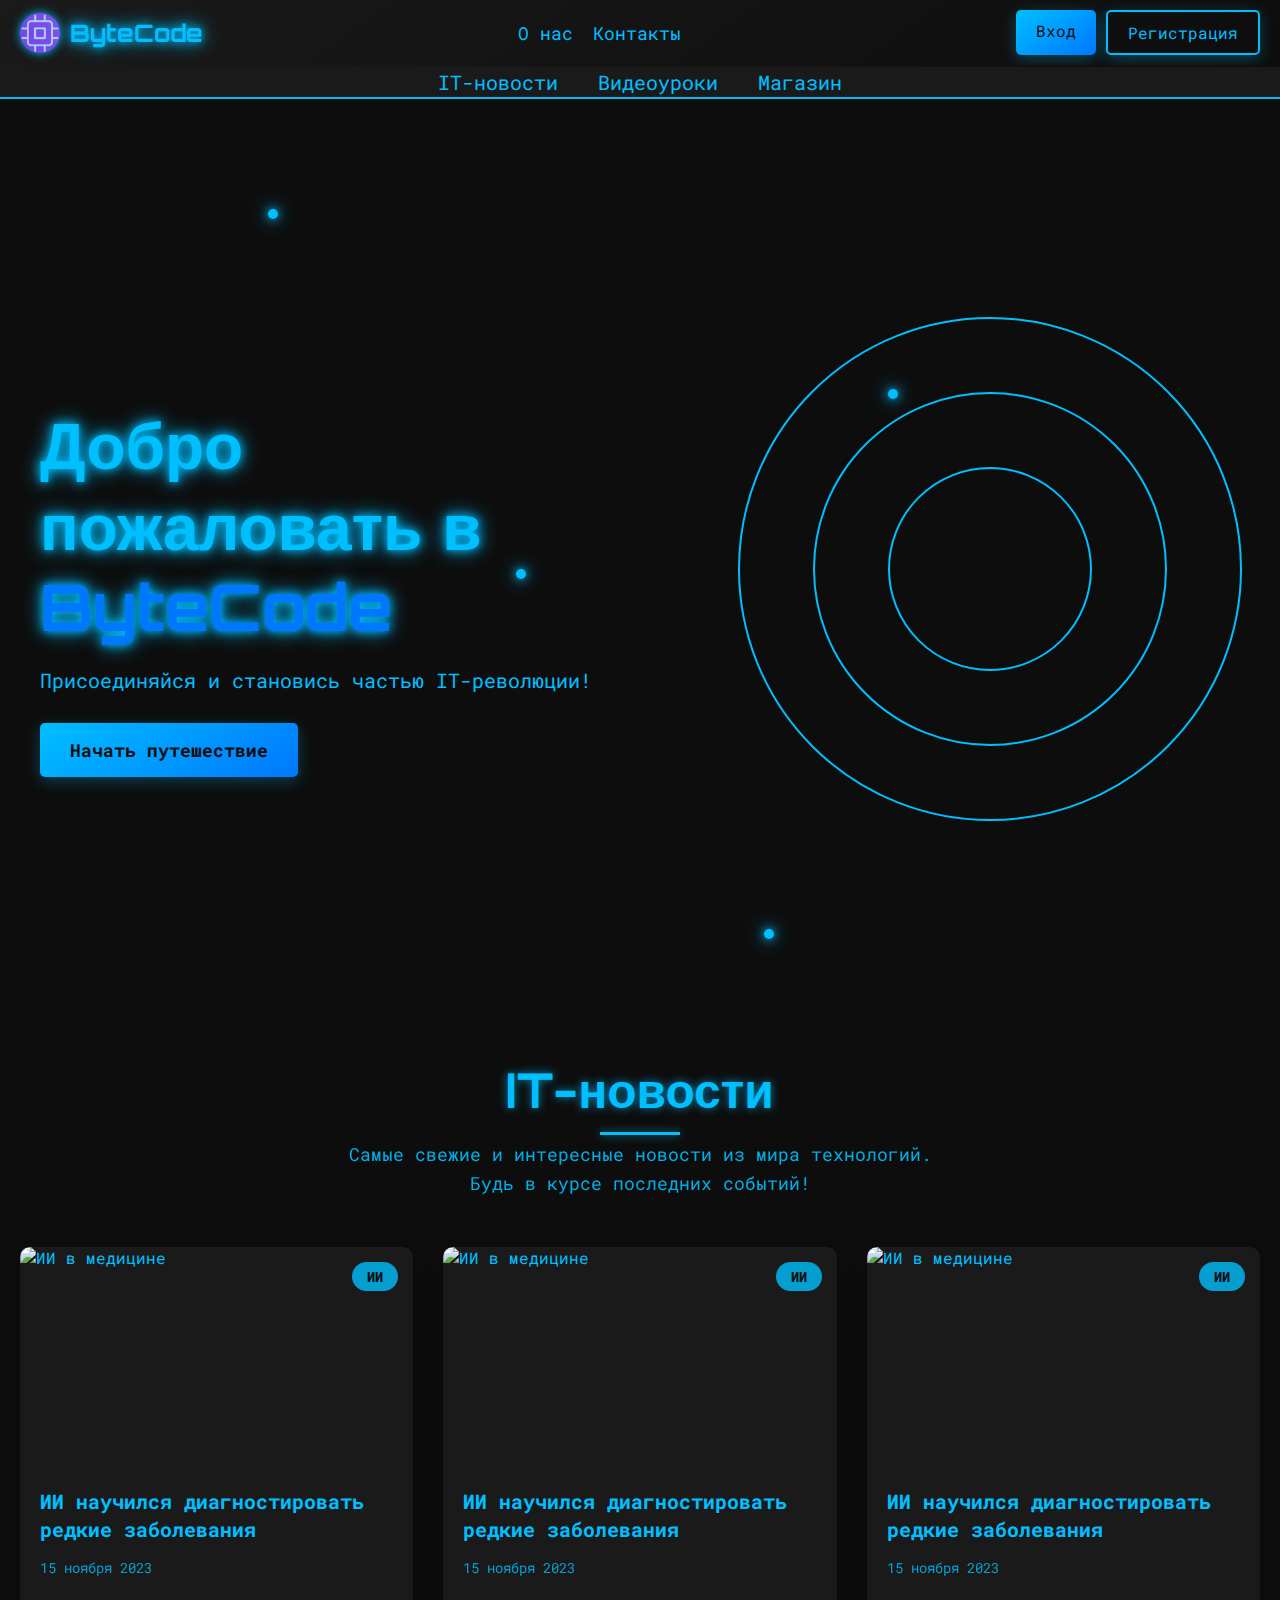
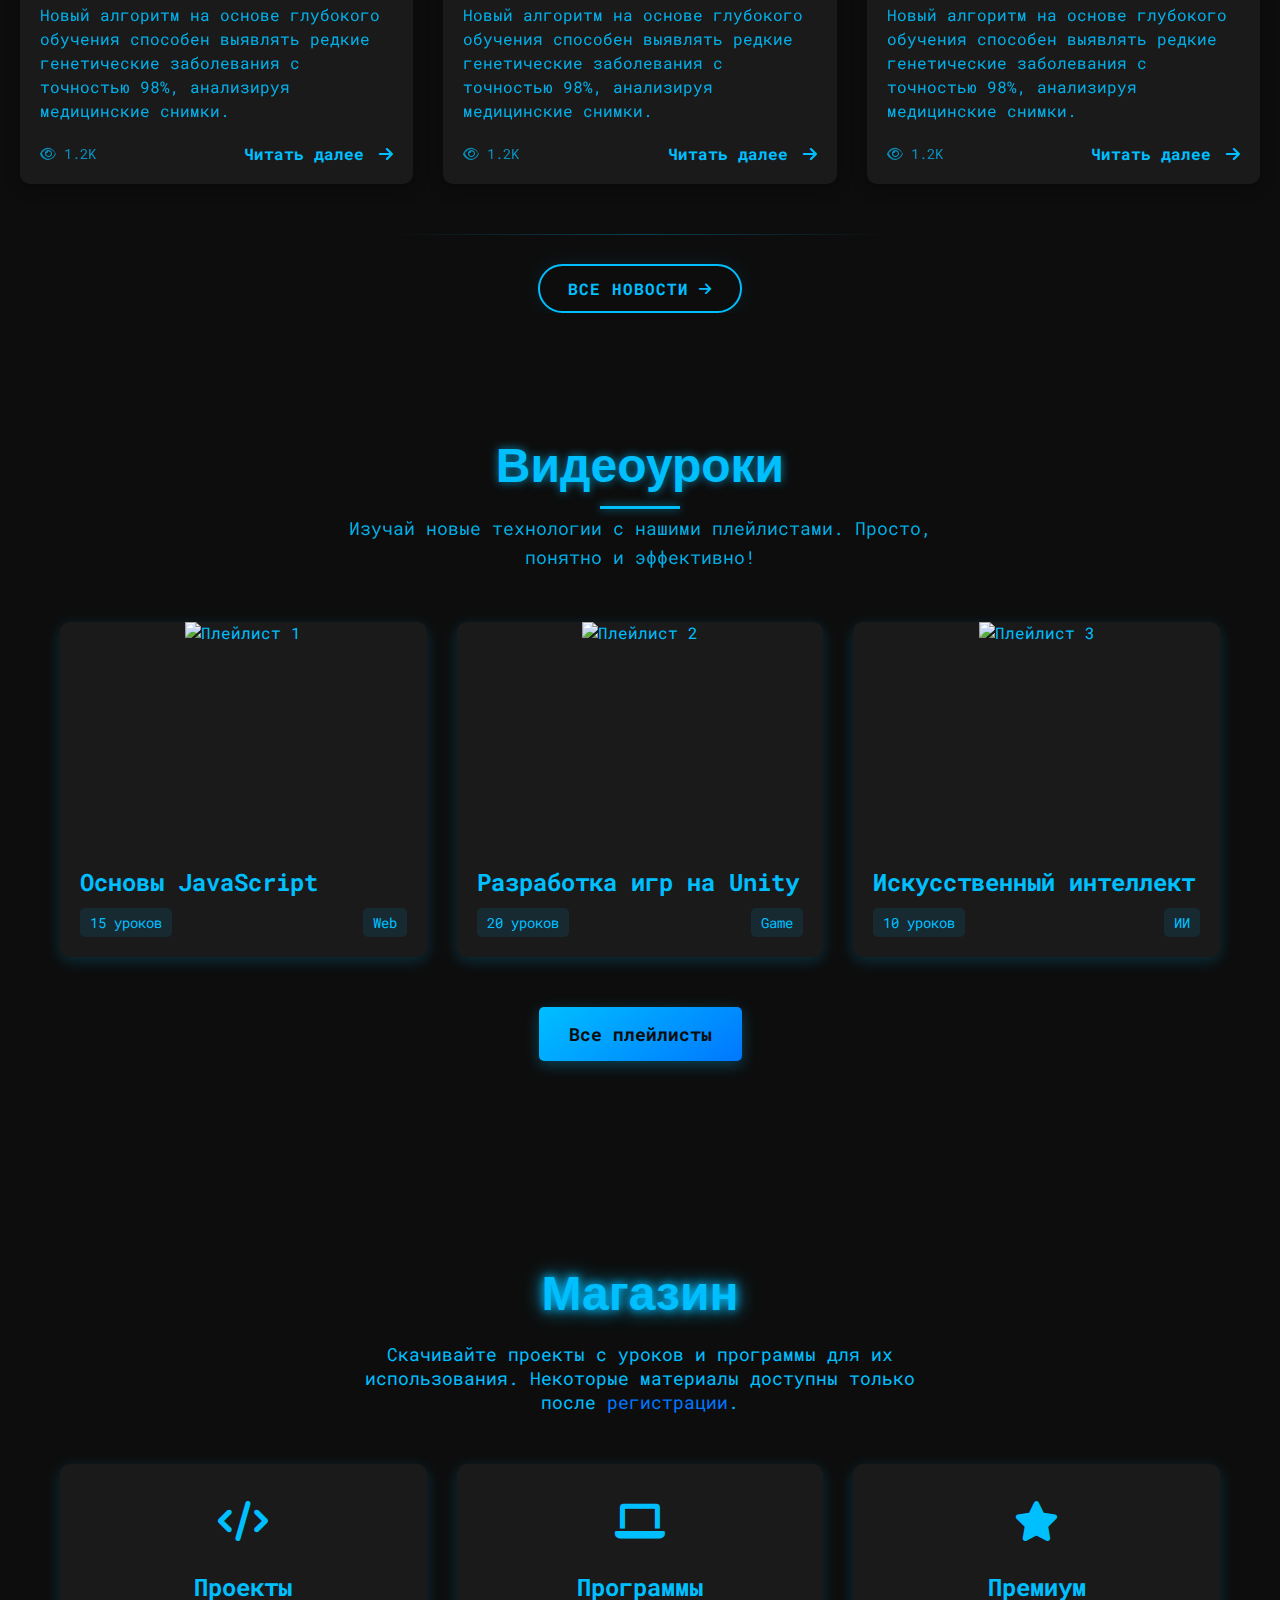
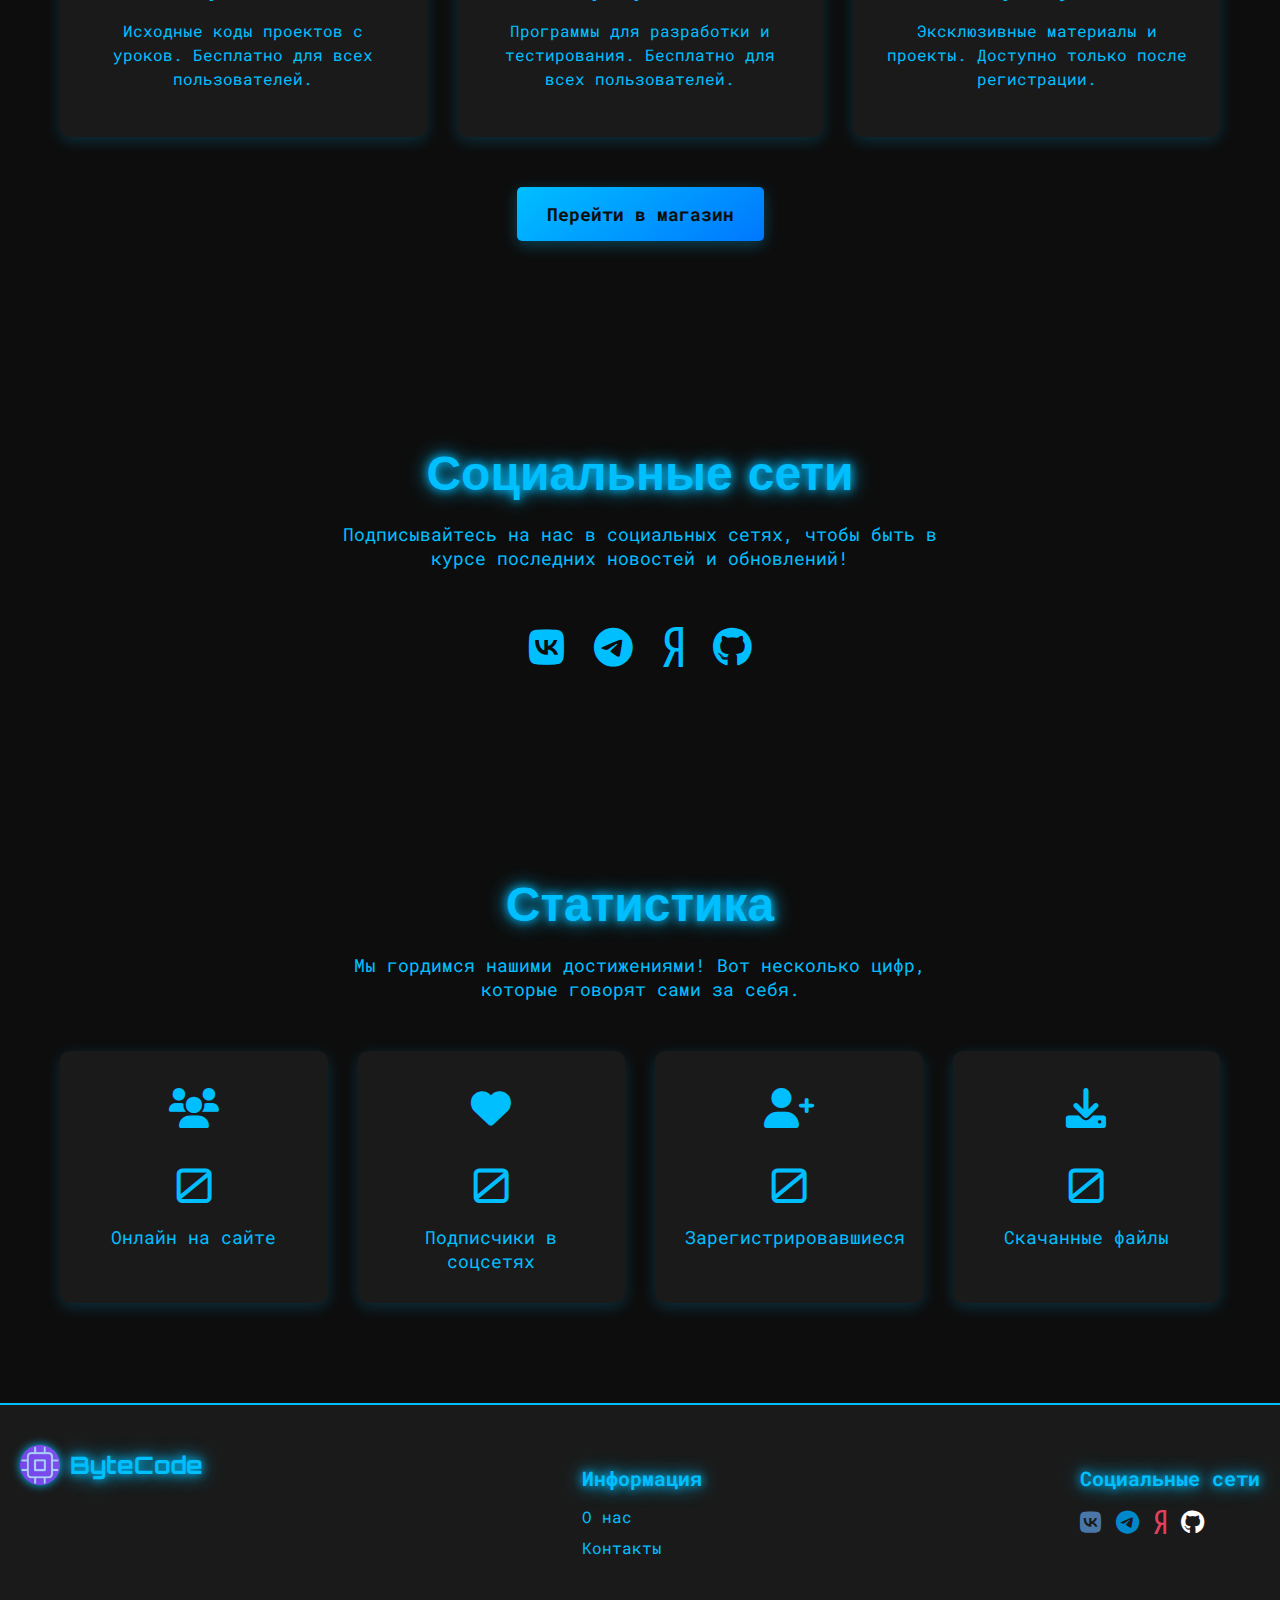
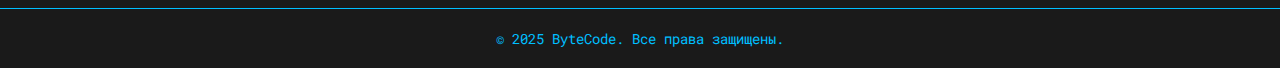
==== index.html @ 240cde15 "Update index.html" ====
<!DOCTYPE html>
<html lang="ru">
<head>
    <meta charset="UTF-8">
    <meta name="viewport" content="width=device-width, initial-scale=1.0">
    <title>ByteCode</title>
    <link rel="stylesheet" href="css/styles.css">
    <link href="https://fonts.googleapis.com/css2?family=Orbitron:wght@400;700&family=Roboto+Mono:wght@400;700&display=swap" rel="stylesheet">
    <link rel="stylesheet" href="https://cdnjs.cloudflare.com/ajax/libs/font-awesome/6.0.0/css/all.min.css">
    <link rel="icon" href="img/favicon.ico" type="image/x-icon">
</head>
<body>
    <!-- Шапка -->
    <header class="header">
        <div class="header__logo">
            <a href="index.html">
                <img src="img/logo.png" alt="ByteCode Logo">
                <span>ByteCode</span>
            </a>
        </div>
        <div class="header__menu-toggle" id="menu-toggle">
            <i class="fas fa-bars"></i>
        </div>
        <nav class="header__nav" id="header-nav">
            <div class="header__links">
                <a href="about.html">О нас</a>
                <a href="contacts.html">Контакты</a>
            </div>
            <div class="header__buttons">
                <a href="404.html" class="btn btn-login">Вход</a>
                <a href="404.html" class="btn btn-register">Регистрация</a>
            </div>
        </nav>
    </header>
    
    <nav class="navbar">
        <div class="navbar__logo">
            <a href="index.html">
                <img src="img/logo.png" alt="ByteCode Logo">
            </a>
        </div>
        <div class="navbar__links" id="navbar-links">
            <a href="404.html">IT-новости</a>
            <a href="404.html">Видеоуроки</a>
            <a href="404.html">Магазин</a>
        </div>
    </nav>
    
<!-- Бургер-меню -->
<div class="mobile-menu" id="mobile-menu">
    <div class="mobile-menu__content">
        <a href="404.html">IT-новости</a>
        <a href="404.html">Видеоуроки</a>
        <a href="404.html">Магазин</a>
        <a href="about.html">О нас</a>
        <a href="contacts.html">Контакты</a>
        <button class="btn btn-login">Вход</button>
        <button class="btn btn-register">Регистрация</button>
    </div>
</div>

    <!-- Основной контент -->
    <main class="content">
        <!-- Hero-блок -->
        <section class="hero">
            <div class="hero__content">
                <h1 class="hero__title">Добро пожаловать в <span>ByteCode</span></h1>
                <p class="hero__description">
                    Присоединяйся и становись частью IT-революции!
                </p>
                <a href="404.html" class="hero__button">Начать путешествие</a>
            </div>
            <div class="hero__animation">
                <div class="hero__circle"></div>
                <div class="hero__circle"></div>
                <div class="hero__circle"></div>
            </div>
            <!-- Частицы -->
            <div class="hero__particles">
                <div class="hero__particle"></div>
                <div class="hero__particle"></div>
                <div class="hero__particle"></div>
                <div class="hero__particle"></div>
                <div class="hero__particle"></div>
            </div>
        </section>

        <!-- Раздел IT-новости -->
        <section class="news-section">  
            <div class="tutorials__header">
                <h2 class="tutorials__title">IT-новости</h2>
                <p class="tutorials__description">
                    Самые свежие и интересные новости из мира технологий. Будь в курсе последних событий!
                </p>
            </div>
            <div class="news-grid">
                <!-- Статья 1 -->
                <article class="news-card"> 
                    <div class="news-card-image">  
                        <img src="https://avatars.mds.yandex.net/i?id=3c5f08d0127767572a8fb5271e5eaff69c95274e-5339410-images-thumbs&n=13" alt="ИИ в медицине">
                        <span class="news-card-category">ИИ</span>  
                    </div>
                    <div class="news-card-content">  
                        <h3 class="news-card-title">  
                            <a href="404.html">ИИ научился диагностировать редкие заболевания</a>
                        </h3>
                        <time class="news-card-date" datetime="2023-11-15">15 ноября 2023</time>  
                        <p class="news-card-excerpt">  
                            Новый алгоритм на основе глубокого обучения способен выявлять редкие генетические заболевания с точностью 98%, анализируя медицинские снимки.
                        </p>
                        <div class="news-card-footer">  
                            <span class="news-card-views"><i class="far fa-eye"></i> 1.2K</span>  
                            <a href="404.html" class="news-card-read-more">Читать далее <i class="fas fa-arrow-right"></i></a>  
                        </div>
                    </div>
                </article>
                <!-- Статья 2 -->
                <article class="news-card"> 
                    <div class="news-card-image">  
                        <img src="https://avatars.mds.yandex.net/i?id=3c5f08d0127767572a8fb5271e5eaff69c95274e-5339410-images-thumbs&n=13" alt="ИИ в медицине">
                        <span class="news-card-category">ИИ</span>  
                    </div>
                    <div class="news-card-content">  
                        <h3 class="news-card-title">  
                            <a href="404.html">ИИ научился диагностировать редкие заболевания</a>
                        </h3>
                        <time class="news-card-date" datetime="2023-11-15">15 ноября 2023</time>  
                        <p class="news-card-excerpt">  
                            Новый алгоритм на основе глубокого обучения способен выявлять редкие генетические заболевания с точностью 98%, анализируя медицинские снимки.
                        </p>
                        <div class="news-card-footer">  
                            <span class="news-card-views"><i class="far fa-eye"></i> 1.2K</span>  
                            <a href="404.html" class="news-card-read-more">Читать далее <i class="fas fa-arrow-right"></i></a>  
                        </div>
                    </div>
                </article>
                <!-- Статья 3 -->
                <article class="news-card"> 
                    <div class="news-card-image">  
                        <img src="https://avatars.mds.yandex.net/i?id=3c5f08d0127767572a8fb5271e5eaff69c95274e-5339410-images-thumbs&n=13" alt="ИИ в медицине">
                        <span class="news-card-category">ИИ</span>  
                    </div>
                    <div class="news-card-content">  
                        <h3 class="news-card-title">  
                            <a href="404.html">ИИ научился диагностировать редкие заболевания</a>
                        </h3>
                        <time class="news-card-date" datetime="2023-11-15">15 ноября 2023</time>  
                        <p class="news-card-excerpt">  
                            Новый алгоритм на основе глубокого обучения способен выявлять редкие генетические заболевания с точностью 98%, анализируя медицинские снимки.
                        </p>
                        <div class="news-card-footer">  
                            <span class="news-card-views"><i class="far fa-eye"></i> 1.2K</span>  
                            <a href="404.html" class="news-card-read-more">Читать далее <i class="fas fa-arrow-right"></i></a>  
                        </div>
                    </div>
                </article>
            </div>
            <div class="news-footer">  <!-- Новый контейнер для кнопки -->
                <a href="404.html" class="news-all-link">Все новости <i class="fas fa-arrow-right"></i></a>
            </div>
        </section>

        <!-- Раздел Видеоуроки -->
        <section class="tutorials">
            <div class="tutorials__header">
                <h2 class="tutorials__title">Видеоуроки</h2>
                <p class="tutorials__description">
                    Изучай новые технологии с нашими плейлистами. Просто, понятно и эффективно!
                </p>
            </div>
            <div class="tutorials__playlists">
                <!-- Плейлист 1 -->
                <div class="tutorials__playlist">
                    <div class="tutorials__image">
                        <img src="https://avatars.mds.yandex.net/i?id=f454b85d96eb9417b262e9be1b0b736204731316-12149948-images-thumbs&n=13" alt="Плейлист 1">
                    </div>
                    <div class="tutorials__info">
                        <h3 class="tutorials__playlist-title">
                            <a href="404.html">Основы JavaScript</a>
                        </h3>
                        <div class="tutorials__meta">
                            <span class="tutorials__lessons">15 уроков</span>
                            <span class="tutorials__category">Web</span>
                        </div>
                    </div>
                </div>
                <!-- Плейлист 2 -->
                <div class="tutorials__playlist">
                    <div class="tutorials__image">
                        <img src="https://avatars.mds.yandex.net/i?id=f454b85d96eb9417b262e9be1b0b736204731316-12149948-images-thumbs&n=13" alt="Плейлист 2">
                    </div>
                    <div class="tutorials__info">
                        <h3 class="tutorials__playlist-title">
                            <a href="404.html">Разработка игр на Unity</a>
                        </h3>
                        <div class="tutorials__meta">
                            <span class="tutorials__lessons">20 уроков</span>
                            <span class="tutorials__category">Game</span>
                        </div>
                    </div>
                </div>
                <!-- Плейлист 3 -->
                <div class="tutorials__playlist">
                    <div class="tutorials__image">
                        <img src="https://avatars.mds.yandex.net/i?id=f454b85d96eb9417b262e9be1b0b736204731316-12149948-images-thumbs&n=13" alt="Плейлист 3">
                    </div>
                    <div class="tutorials__info">
                        <h3 class="tutorials__playlist-title">
                            <a href="404.html">Искусственный интеллект</a>
                        </h3>
                        <div class="tutorials__meta">
                            <span class="tutorials__lessons">10 уроков</span>
                            <span class="tutorials__category">ИИ</span>
                        </div>
                    </div>
                </div>
            </div>
            <div class="tutorials__footer">
                <a href="404.html" class="tutorials__button">Все плейлисты</a>
            </div>
        </section>

        <!-- Раздел Магазин -->
        <section class="shop">
            <div class="shop__header">
                <h2 class="shop__title">Магазин</h2>
                <p class="shop__description">
                    Скачивайте проекты с уроков и программы для их использования. Некоторые материалы доступны только после <a href="404.html" class="shop__register-link">регистрации</a>.
                </p>
            </div>
            <div class="shop__blocks">
                <!-- Блок 1: Проекты -->
                <div class="shop__block">
                    <div class="shop__block-icon">
                        <i class="fas fa-code"></i>
                    </div>
                    <h3 class="shop__block-title">Проекты</h3>
                    <p class="shop__block-description">
                        Исходные коды проектов с уроков. Бесплатно для всех пользователей.
                    </p>
                </div>
                <!-- Блок 2: Программы -->
                <div class="shop__block">
                    <div class="shop__block-icon">
                        <i class="fas fa-laptop"></i>
                    </div>
                    <h3 class="shop__block-title">Программы</h3>
                    <p class="shop__block-description">
                        Программы для разработки и тестирования. Бесплатно для всех пользователей.
                    </p>
                </div>
                <!-- Блок 3: Премиум -->
                <div class="shop__block">
                    <div class="shop__block-icon">
                        <i class="fas fa-star"></i>
                    </div>
                    <h3 class="shop__block-title">Премиум</h3>
                    <p class="shop__block-description">
                        Эксклюзивные материалы и проекты. Доступно только после регистрации.
                    </p>
                </div>
            </div>
            <div class="shop__footer">
                <a href="404.html" class="shop__button">Перейти в магазин</a>
            </div>
        </section>

        <!-- Раздел Социальные сети -->
        <section class="socials">
            <div class="socials__header">
                <h2 class="socials__title">Социальные сети</h2>
                <p class="socials__description">
                    Подписывайтесь на нас в социальных сетях, чтобы быть в курсе последних новостей и обновлений!
                </p>
            </div>
            <div class="socials__icons">
                <!-- ВКонтакте -->
                <a href="https://vk.com/bytecode_official" class="socials__icon" title="ВКонтакте">
                    <i class="fab fa-vk"></i>
                </a>
                <!-- Telegram -->
                <a href="https://t.me/bytecode_official" class="socials__icon" title="Telegram">
                    <i class="fab fa-telegram"></i>
                </a>
                <!-- Яндекс.Дзен -->
                <a href="https://dzen.ru/bytecode_official" class="socials__icon" title="Дзен">
                    <i class="fab fa-yandex"></i>
                </a>
                <!-- GitHub -->
                <a href="https://github.com/ByteCodeOfficia" class="socials__icon" title="GitHub">
                    <i class="fab fa-github"></i>
                </a>
            </div>
        </section>
        <!-- Раздел Статистика -->
<section class="stats">
    <div class="stats__header">
        <h2 class="stats__title">Статистика</h2>
        <p class="stats__description">
            Мы гордимся нашими достижениями! Вот несколько цифр, которые говорят сами за себя.
        </p>
    </div>
    <div class="stats__items">
        <!-- Онлайн на сайте -->
        <div class="stats__item">
            <div class="stats__icon">
                <i class="fas fa-users"></i>
            </div>
            <div class="stats__number" data-target="1">0</div>
            <div class="stats__label">Онлайн на сайте</div>
        </div>
        <!-- Подписчики в соцсетях -->
        <div class="stats__item">
            <div class="stats__icon">
                <i class="fas fa-heart"></i>
            </div>
            <div class="stats__number" data-target="7">0</div>
            <div class="stats__label">Подписчики в соцсетях</div>
        </div>
        <!-- Зарегистрировавшиеся -->
        <div class="stats__item">
            <div class="stats__icon">
                <i class="fas fa-user-plus"></i>
            </div>
            <div class="stats__number" data-target="0">0</div>
            <div class="stats__label">Зарегистрировавшиеся</div>
        </div>
        <!-- Скачанные файлы -->
        <div class="stats__item">
            <div class="stats__icon">
                <i class="fas fa-download"></i>
            </div>
            <div class="stats__number" data-target="0">0</div>
            <div class="stats__label">Скачанные файлы</div>
        </div>
    </div>
</section>
    </main>

    <!-- Футер -->
    <footer class="footer">
        <div class="footer__left">
            <div class="footer__logo">
                <a href="404.html">
                    <img src="img/logo.png" alt="ByteCode Logo">
                    <span>ByteCode</span>
                </a>
            </div>
            <button class="footer__scroll-top" onclick="scrollToTop()">
                <i class="fas fa-arrow-up"></i>
            </button>
        </div>
        <div class="footer__center">
            <h3>Информация</h3>
            <ul>
                <li><a href="about.html">О нас</a></li>
                <li><a href="contacts.html">Контакты</a></li>
            </ul>
        </div>
        <div class="footer__right">
            <h3>Социальные сети</h3>
            <div class="footer__socials">
                <a href="https://vk.com/bytecode_official" class="social-link" title="ВКонтакте">
                    <i class="fab fa-vk"></i>
                </a>
                <a href="https://t.me/bytecode_official" class="social-link" title="Telegram">
                    <i class="fab fa-telegram"></i>
                </a>
                <a href="https://dzen.ru/bytecode_official" class="social-link" title="Дзен">
                    <i class="fab fa-yandex"></i>
                </a>
                <a href="https://github.com/ByteCodeOfficial" class="social-link" title="GitHub">
                    <i class="fab fa-github"></i>
                </a>
            </div>
        </div>
    </footer>

    <!-- Копирайт -->
    <div class="copyright">
        &copy; 2025 ByteCode. Все права защищены.
    </div>

    <script src="js/scripts.js"></script>
</body>
</html>
---- css/styles.css ----
/* Основные стили */
body {
    margin: 0;
    font-family: 'Roboto Mono', monospace;
    background-color: #0d0d0d;
    color: #00bfff;
    overflow-x: hidden;
    transition: background-color 0.5s ease, color 0.5s ease;
}

/* Шапка */
.header {
    display: flex;
    justify-content: space-between;
    align-items: center;
    padding: 20px;
    background-color: #1a1a1a;
    border-bottom: 2px solid transparent;
    background: linear-gradient(145deg, #1a1a1a, #0d0d0d);
    box-shadow: 0 4px 15px rgba(0, 191, 255, 0.2);
    position: relative;
    overflow: hidden;
}

.header::before {
    content: '';
    position: absolute;
    top: 0;
    left: -100%;
    width: 100%;
    height: 100%;
    background: linear-gradient(90deg, transparent, rgba(0, 191, 255, 0.1), transparent);
    animation: shine 3s infinite;
}

@keyframes shine {
    0% { left: -100%; }
    100% { left: 100%; }
}

.header__logo a {
    display: flex;
    align-items: center;
    text-decoration: none;
    color: #00bfff;
    font-family: 'Orbitron', sans-serif;
    font-size: 24px;
    font-weight: bold;
    text-shadow: 0 0 10px #00bfff, 0 0 20px #00bfff;
    transition: transform 0.3s ease, text-shadow 0.3s ease;
}

.header__logo a:hover {
    transform: scale(1.05);
    text-shadow: 0 0 15px #00bfff, 0 0 30px #00bfff;
}

.header__logo img {
    height: 40px;
    margin-right: 10px;
    filter: drop-shadow(0 0 5px #00bfff);
    transition: transform 0.3s ease, filter 0.3s ease;
}

.header__logo img:hover {
    transform: rotate(10deg);
    filter: drop-shadow(0 0 10px #00bfff);
}

.header__links {
    display: flex;
    gap: 20px;
    align-items: center;
}

.header__links a {
    text-decoration: none;
    color: #00bfff;
    font-size: 18px;
    position: relative;
    transition: color 0.3s ease, text-shadow 0.3s ease;
}

.header__links a::after {
    content: '';
    position: absolute;
    bottom: -5px;
    left: 0;
    width: 0;
    height: 2px;
    background: #00bfff;
    transition: width 0.3s ease;
}

.header__links a:hover {
    color: #0077ff;
    text-shadow: 0 0 10px #00bfff;
}

.header__links a:hover::after {
    width: 100%;
}

.header__buttons {
    display: flex;
    gap: 10px;
}

.header__buttons .btn {
    padding: 10px 20px;
    border: none;
    border-radius: 5px;
    font-size: 16px;
    cursor: pointer;
    transition: all 0.3s ease;
    position: relative;
    overflow: hidden;
    background: linear-gradient(145deg, #00bfff, #0077ff);
    color: #0d0d0d;
    box-shadow: 0 4px 15px rgba(0, 191, 255, 0.3);
}

.header__buttons .btn::before {
    content: '';
    position: absolute;
    top: 50%;
    left: 50%;
    width: 300%;
    height: 300%;
    background: radial-gradient(circle, rgba(255, 255, 255, 0.3), transparent);
    transform: translate(-50%, -50%) scale(0);
    transition: transform 0.5s ease;
}

.header__buttons .btn:hover {
    transform: translateY(-3px);
    box-shadow: 0 6px 20px rgba(0, 191, 255, 0.5);
}

.header__buttons .btn:hover::before {
    transform: translate(-50%, -50%) scale(1);
}

.header__buttons .btn-login {
    background: linear-gradient(145deg, #00bfff, #0077ff);
}

.header__buttons .btn-register {
    background: transparent;
    border: 2px solid #00bfff;
    color: #00bfff;
}

.header__buttons .btn-register:hover {
    background: #00bfff;
    color: #0d0d0d;
}

/* Меню-навигация */
.navbar {
    display: flex;
    justify-content: space-between;
    align-items: center;
    padding: 15px 20px;
    background-color: #1a1a1a;
    border-bottom: 2px solid #00bfff;
    position: sticky;
    top: -1px;
    z-index: 1000;
    transition: all 0.3s ease;
}

.navbar::before {
    content: '';
    position: absolute;
    top: 0;
    left: -100%;
    width: 100%;
    height: 100%;
    background: linear-gradient(90deg, transparent, rgba(0, 191, 255, 0.1), transparent);
    animation: shine 3s infinite;
}

.navbar__logo {
    display: none; /* Логотип скрыт по умолчанию */
}

.navbar__logo a {
    display: flex;
    align-items: center;
    text-decoration: none;
}

.navbar__logo img {
    height: 30px;
    filter: drop-shadow(0 0 5px #00bfff);
    transition: transform 0.3s ease;
}

.navbar__logo img:hover {
    transform: rotate(10deg);
}

.navbar__links {
    display: flex;
    gap: 2cm; /* Расстояние между ссылками 2 см */
    position: absolute;
    left: 50%;
    transform: translateX(-50%);
}

.navbar__links a {
    text-decoration: none;
    color: #00bfff;
    font-size: 18px;
    position: relative;
    transition: color 0.3s ease, text-shadow 0.3s ease;
}

.navbar__links a::after {
    content: '';
    position: absolute;
    bottom: -5px;
    left: 0;
    width: 0;
    height: 2px;
    background: #00bfff;
    transition: width 0.3s ease;
}

.navbar__links a:hover {
    color: #0077ff;
    text-shadow: 0 0 10px #00bfff;
}

.navbar__links a:hover::after {
    width: 100%;
}

/* Фиксированное меню */
.navbar.fixed {
    position: fixed;
    top: 0;
    width: 100%;
    background-color: #1a1a1a;
    box-shadow: 0 4px 15px rgba(0, 191, 255, 0.2);
    padding: 10px 20px;
}

.navbar.fixed .navbar__logo {
    display: block; /* Показываем логотип при фиксации */
}

/* Основной контент */
.content {
    padding: 20px;
}

.placeholder {
    height: 100vh;
    display: flex;
    justify-content: center;
    align-items: center;
    font-size: 24px;
    color: #00bfff;
}

.placeholder.large {
    height: 200vh;
}

/* Футер */
.footer {
    display: flex;
    justify-content: space-between;
    align-items: flex-start;
    padding: 40px 20px;
    background-color: #1a1a1a;
    border-top: 2px solid #00bfff;
    color: #00bfff;
    position: relative;
    overflow: hidden;
}

.footer::before {
    content: '';
    position: absolute;
    top: 0;
    left: -100%;
    width: 100%;
    height: 100%;
    background: linear-gradient(90deg, transparent, rgba(0, 191, 255, 0.1), transparent);
    animation: shine 3s infinite;
}

.footer__left {
    display: flex;
    flex-direction: column;
    align-items: flex-start;
    gap: 20px;
}

.footer__logo a {
    display: flex;
    align-items: center;
    text-decoration: none;
    color: #00bfff;
    font-family: 'Orbitron', sans-serif;
    font-size: 24px;
    font-weight: bold;
    text-shadow: 0 0 10px #00bfff, 0 0 20px #00bfff;
    transition: transform 0.3s ease, text-shadow 0.3s ease;
}

.footer__logo a:hover {
    transform: scale(1.05);
    text-shadow: 0 0 15px #00bfff, 0 0 30px #00bfff;
}

.footer__logo img {
    height: 40px;
    margin-right: 10px;
    filter: drop-shadow(0 0 5px #00bfff);
    transition: transform 0.3s ease, filter 0.3s ease;
}

.footer__logo img:hover {
    transform: rotate(10deg);
    filter: drop-shadow(0 0 10px #00bfff);
}

.footer__scroll-top {
    background: #00bfff;
    border: none;
    border-radius: 50%;
    width: 50px;
    height: 50px;
    display: flex;
    justify-content: center;
    align-items: center;
    cursor: pointer;
    transition: background 0.3s ease, transform 0.3s ease;
}

.footer__scroll-top i {
    color: #0d0d0d;
    font-size: 20px;
}

.footer__scroll-top:hover {
    background: #0077ff;
    transform: translateY(-5px);
}

.footer__center h3,
.footer__right h3 {
    font-size: 20px;
    margin-bottom: 15px;
    text-shadow: 0 0 10px #00bfff, 0 0 20px #00bfff;
}

.footer__center ul {
    list-style: none;
    padding: 0;
    margin: 0;
}

.footer__center ul li {
    margin-bottom: 10px;
}

.footer__center ul li a {
    text-decoration: none;
    color: #00bfff;
    font-size: 16px;
    transition: color 0.3s ease, text-shadow 0.3s ease;
}

.footer__center ul li a:hover {
    color: #0077ff;
    text-shadow: 0 0 10px #00bfff;
}

.footer__socials {
    display: flex;
    gap: 15px;
}

.footer__socials .social-link {
    text-decoration: none;
    color: #00bfff;
    font-size: 24px;
    transition: transform 0.3s ease, color 0.3s ease;
    position: relative;
}

.footer__socials .social-link::after {
    content: attr(title);
    position: absolute;
    bottom: -25px;
    left: 50%;
    transform: translateX(-50%);
    font-size: 12px;
    color: #00bfff;
    opacity: 0;
    transition: opacity 0.3s ease;
}

.footer__socials .social-link:hover::after {
    opacity: 1;
}

.footer__socials .social-link:hover {
    transform: translateY(-5px);
}

.footer__socials .fa-vk {
    color: #4a76a8; /* Цвет ВКонтакте */
}

.footer__socials .fa-telegram {
    color: #0088cc; /* Цвет Telegram */
}

.footer__socials .fa-yandex {
    color: #e4405f; /* Цвет yandex */
}

.footer__socials .fa-github {
    color: #ffffff; /* Цвет GitHub */
}

/* Копирайт */
.copyright {
    text-align: center;
    padding: 20px;
    background-color: #1a1a1a;
    border-top: 1px solid #00bfff;
    color: #00bfff;
    font-size: 14px;
}

/* Hero-блок */
.hero {
    display: flex;
    justify-content: space-between;
    align-items: center;
    padding: 100px 20px;
    background-color: #0d0d0d;
    position: relative;
    overflow: hidden;
    min-height: 100vh;
}

.hero::before {
    content: '';
    position: absolute;
    top: 0;
    left: -100%;
    width: 100%;
    height: 100%;
    background: linear-gradient(90deg, transparent, rgba(0, 191, 255, 0.1), transparent);
    animation: shine 5s infinite;
}

.hero__content {
    max-width: 600px;
    z-index: 1;
}

.hero__title {
    font-size: 64px;
    font-family: 'Orbitron', sans-serif;
    color: #00bfff;
    text-shadow: 0 0 10px #00bfff, 0 0 20px #00bfff;
    margin-bottom: 20px;
    animation: fadeIn 1.5s ease-in-out, glow 2s infinite alternate;
}

.hero__title span {
    color: #0077ff;
    animation: colorChange 3s infinite alternate;
}

@keyframes colorChange {
    0% { color: #0077ff; }
    100% { color: #00bfff; }
}

.hero__description {
    font-size: 20px;
    color: #00bfff;
    margin-bottom: 30px;
    animation: fadeIn 2s ease-in-out;
}

.hero__button {
    display: inline-block;
    padding: 15px 30px;
    background: linear-gradient(145deg, #00bfff, #0077ff);
    color: #0d0d0d;
    font-size: 18px;
    font-weight: bold;
    text-decoration: none;
    border-radius: 5px;
    box-shadow: 0 4px 15px rgba(0, 191, 255, 0.3);
    transition: transform 0.3s ease, box-shadow 0.3s ease;
    animation: fadeIn 2.5s ease-in-out, pulse 2s infinite alternate;
}

.hero__button:hover {
    transform: translateY(-5px);
    box-shadow: 0 6px 20px rgba(0, 191, 255, 0.5);
}

@keyframes pulse {
    0% { transform: scale(1); }
    100% { transform: scale(1.05); }
}

.hero__animation {
    position: relative;
    width: 100%;
    max-width: 500px;
    height: 500px;
    display: flex;
    justify-content: center;
    align-items: center;
    margin-left: 20px;
}

.hero__circle {
    position: absolute;
    width: 100%;
    height: 100%;
    border: 2px solid #00bfff;
    border-radius: 50%;
    animation: rotate 10s linear infinite;
}

.hero__circle:nth-child(1) {
    width: 100%;
    height: 100%;
    animation-duration: 10s; /* Медленное вращение */
}

.hero__circle:nth-child(2) {
    width: 70%;
    height: 70%;
    animation-duration: 7s; /* Средняя скорость */
}

.hero__circle:nth-child(3) {
    width: 40%;
    height: 40%;
    animation-duration: 5s; /* Быстрое вращение */
}

@keyframes rotate {
    0% { transform: rotate(0deg); }
    100% { transform: rotate(360deg); }
}

@keyframes fadeIn {
    0% { opacity: 0; transform: translateY(20px); }
    100% { opacity: 1; transform: translateY(0); }
}

@keyframes glow {
    0% { text-shadow: 0 0 10px #00bfff, 0 0 20px #00bfff; }
    100% { text-shadow: 0 0 20px #00bfff, 0 0 40px #00bfff; }
}

/* Дополнительные эффекты */
.hero__particles {
    position: absolute;
    top: 0;
    left: 0;
    width: 100%;
    height: 100%;
    overflow: hidden;
    z-index: 0;
}

.hero__particle {
    position: absolute;
    width: 10px;
    height: 10px;
    background: #00bfff;
    border-radius: 50%;
    box-shadow: 0 0 10px #00bfff, 0 0 20px #00bfff;
    animation: float 5s infinite ease-in-out;
}

@keyframes float {
    0% { transform: translateY(0) translateX(0); }
    50% { transform: translateY(-20px) translateX(20px); }
    100% { transform: translateY(0) translateX(0); }
}

.hero__particle:nth-child(1) {
    top: 10%;
    left: 20%;
    animation-delay: 0s;
}

.hero__particle:nth-child(2) {
    top: 30%;
    left: 70%;
    animation-delay: 1s;
}

.hero__particle:nth-child(3) {
    top: 50%;
    left: 40%;
    animation-delay: 2s;
}

.hero__particle:nth-child(4) {
    top: 70%;
    left: 10%;
    animation-delay: 3s;
}

.hero__particle:nth-child(5) {
    top: 90%;
    left: 60%;
    animation-delay: 4s;
}


/* Адаптивная шапка */
.header {
    display: flex;
    justify-content: space-between;
    align-items: center;
    padding: 10px 20px;
    background-color: #1a1a1a;
    border-bottom: 2px solid transparent;
    background: linear-gradient(145deg, #1a1a1a, #0d0d0d);
    box-shadow: 0 4px 15px rgba(0, 191, 255, 0.2);
    position: relative;
    overflow: hidden;
}

.header__nav {
    display: flex;
    align-items: center;
    gap: 20px;
}

.header__links {
    display: flex;
    gap: 20px;
    align-items: center;
}

.header__links a {
    text-decoration: none;
    color: #00bfff;
    font-size: 18px;
    position: relative;
    transition: color 0.3s ease, text-shadow 0.3s ease;
}

.header__links a::after {
    content: '';
    position: absolute;
    bottom: -5px;
    left: 0;
    width: 0;
    height: 2px;
    background: #00bfff;
    transition: width 0.3s ease;
}

.header__links a:hover {
    color: #0077ff;
    text-shadow: 0 0 10px #00bfff;
}

.header__links a:hover::after {
    width: 100%;
}

.header__buttons {
    display: flex;
    gap: 10px;
}

/* Адаптивное меню навигации */
.navbar {
    display: flex;
    justify-content: space-between;
    align-items: center;
    padding: 15px 20px;
    background-color: #1a1a1a;
    border-bottom: 2px solid #00bfff;
    position: sticky;
    top: -1px;
    z-index: 1000;
    transition: all 0.3s ease;
}

.navbar__links {
    display: flex;
    gap: 40px; /* Увеличиваем расстояние между ссылками */
}

.navbar__links a {
    text-decoration: none;
    color: #00bfff;
    font-size: 20px; /* Увеличиваем размер шрифта */
    position: relative;
    transition: color 0.3s ease, text-shadow 0.3s ease;
}

.navbar__links a::after {
    content: '';
    position: absolute;
    bottom: -5px;
    left: 0;
    width: 0;
    height: 2px;
    background: #00bfff;
    transition: width 0.3s ease;
}

.navbar__links a:hover {
    color: #0077ff;
    text-shadow: 0 0 10px #00bfff;
}

.navbar__links a:hover::after {
    width: 100%;
}


/* Раздел Статистика */
.stats {
    padding: 80px 20px;
    background-color: #0d0d0d;
    text-align: center;
    position: relative;
    overflow: hidden;
}

.stats::before {
    content: '';
    position: absolute;
    top: 0;
    left: -100%;
    width: 100%;
    height: 100%;
    background: linear-gradient(90deg, transparent, rgba(0, 191, 255, 0.1), transparent);
    animation: shine 5s infinite;
}

.stats__header {
    margin-bottom: 50px;
}

.stats__title {
    font-size: 48px;
    font-family: 'Orbitron', sans-serif;
    color: #00bfff;
    text-shadow: 0 0 10px #00bfff, 0 0 20px #00bfff;
    margin-bottom: 20px;
    animation: fadeIn 1.5s ease-in-out;
}

.stats__description {
    font-size: 18px;
    color: #00bfff;
    max-width: 600px;
    margin: 0 auto;
    animation: fadeIn 2s ease-in-out;
}

.stats__items {
    display: grid;
    grid-template-columns: repeat(auto-fit, minmax(250px, 1fr));
    gap: 30px;
}

.stats__item {
    background-color: #1a1a1a;
    border-radius: 10px;
    padding: 30px;
    box-shadow: 0 4px 15px rgba(0, 191, 255, 0.2);
    transition: transform 0.3s ease, box-shadow 0.3s ease;
}

.stats__item:hover {
    transform: translateY(-10px);
    box-shadow: 0 6px 20px rgba(0, 191, 255, 0.4);
}

.stats__icon {
    font-size: 40px;
    color: #00bfff;
    margin-bottom: 20px;
}

.stats__number {
    font-size: 48px;
    font-family: 'Orbitron', sans-serif;
    color: #00bfff;
    margin-bottom: 10px;
    transition: color 0.3s ease;
}

.stats__label {
    font-size: 18px;
    color: #00bfff;
}

/* Анимации */
@keyframes shine {
    0% {
        left: -100%;
    }
    100% {
        left: 100%;
    }
}

@keyframes fadeIn {
    0% {
        opacity: 0;
        transform: translateY(20px);
    }
    100% {
        opacity: 1;
        transform: translateY(0);
    }
}


/* Раздел Магазин */
.shop {
    padding: 80px 20px;
    background-color: #0d0d0d;
    text-align: center;
    position: relative;
    overflow: hidden;
}

.shop::before {
    content: '';
    position: absolute;
    top: 0;
    left: -100%;
    width: 100%;
    height: 100%;
    background: linear-gradient(90deg, transparent, rgba(0, 191, 255, 0.1), transparent);
    animation: shine 5s infinite;
}

.shop__header {
    margin-bottom: 50px;
}

.shop__title {
    font-size: 48px;
    font-family: 'Orbitron', sans-serif;
    color: #00bfff;
    text-shadow: 0 0 10px #00bfff, 0 0 20px #00bfff;
    margin-bottom: 20px;
    animation: fadeIn 1.5s ease-in-out;
}

.shop__description {
    font-size: 18px;
    color: #00bfff;
    max-width: 600px;
    margin: 0 auto;
    animation: fadeIn 2s ease-in-out;
}

.shop__description a {
    color: #0077ff;
    text-decoration: none;
    transition: color 0.3s ease;
}

.shop__description a:hover {
    color: #00bfff;
}

.shop__blocks {
    display: grid;
    grid-template-columns: repeat(auto-fit, minmax(300px, 1fr));
    gap: 30px;
    margin-bottom: 50px;
}

.shop__block {
    background-color: #1a1a1a;
    border-radius: 10px;
    padding: 30px;
    box-shadow: 0 4px 15px rgba(0, 191, 255, 0.2);
    transition: transform 0.3s ease, box-shadow 0.3s ease;
}

.shop__block:hover {
    transform: translateY(-10px);
    box-shadow: 0 6px 20px rgba(0, 191, 255, 0.4);
}

.shop__block-icon {
    font-size: 40px;
    color: #00bfff;
    margin-bottom: 20px;
}

.shop__block-title {
    font-size: 24px;
    color: #00bfff;
    margin-bottom: 10px;
}

.shop__block-description {
    font-size: 16px;
    color: #00bfff;
    line-height: 1.5;
}

.shop__footer {
    margin-top: 30px;
}

.shop__button {
    display: inline-block;
    padding: 15px 30px;
    background: linear-gradient(145deg, #00bfff, #0077ff);
    color: #0d0d0d;
    font-size: 18px;
    font-weight: bold;
    text-decoration: none;
    border-radius: 5px;
    box-shadow: 0 4px 15px rgba(0, 191, 255, 0.3);
    transition: transform 0.3s ease, box-shadow 0.3s ease;
}

.shop__button:hover {
    transform: translateY(-5px);
    box-shadow: 0 6px 20px rgba(0, 191, 255, 0.5);
}

@keyframes shine {
    0% { left: -100%; }
    100% { left: 100%; }
}

@keyframes fadeIn {
    0% { opacity: 0; transform: translateY(20px); }
    100% { opacity: 1; transform: translateY(0); }
}

/* Раздел Видеоуроки */
.tutorials {
    padding: 80px 20px;
    background-color: #0d0d0d;
    text-align: center;
    position: relative;
    overflow: hidden;
}

.tutorials::before {
    content: '';
    position: absolute;
    top: 0;
    left: -100%;
    width: 100%;
    height: 100%;
    background: linear-gradient(90deg, transparent, rgba(0, 191, 255, 0.1), transparent);
    animation: shine 5s infinite;
}

.tutorials__header {
    margin-bottom: 50px;
}

.tutorials__title {
    font-size: 48px;
    font-family: 'Orbitron', sans-serif;
    color: #00bfff;
    text-shadow: 0 0 10px #00bfff, 0 0 20px #00bfff;
    margin-bottom: 20px;
    animation: fadeIn 1.5s ease-in-out;
}

.tutorials__description {
    font-size: 18px;
    color: #00bfff;
    max-width: 600px;
    margin: 0 auto;
    animation: fadeIn 2s ease-in-out;
}

.tutorials__playlists {
    display: grid;
    grid-template-columns: repeat(auto-fit, minmax(300px, 1fr));
    gap: 30px;
    margin-bottom: 50px;
}

.tutorials__playlist {
    background-color: #1a1a1a;
    border-radius: 10px;
    overflow: hidden;
    box-shadow: 0 4px 15px rgba(0, 191, 255, 0.2);
    transition: transform 0.3s ease, box-shadow 0.3s ease;
}

.tutorials__playlist:hover {
    transform: translateY(-10px);
    box-shadow: 0 6px 20px rgba(0, 191, 255, 0.4);
}

.tutorials__image {
    width: 100%;
    height: 200px;
    overflow: hidden;
}

.tutorials__image img {
    width: 100%;
    height: 100%;
    object-fit: cover;
    transition: transform 0.3s ease;
}

.tutorials__playlist:hover .tutorials__image img {
    transform: scale(1.1);
}

.tutorials__info {
    padding: 20px;
    text-align: left;
}

.tutorials__playlist-title {
    font-size: 24px;
    color: #00bfff;
    margin-bottom: 10px;
    transition: color 0.3s ease;
}

.tutorials__playlist-title a {
    text-decoration: none;
    color: inherit;
}

.tutorials__playlist-title a:hover {
    color: #0077ff;
}

.tutorials__meta {
    display: flex;
    justify-content: space-between;
    align-items: center;
    font-size: 14px;
    color: #00bfff;
}

.tutorials__lessons {
    background-color: rgba(0, 191, 255, 0.1);
    padding: 5px 10px;
    border-radius: 5px;
}

.tutorials__category {
    background-color: rgba(0, 191, 255, 0.1);
    padding: 5px 10px;
    border-radius: 5px;
}

.tutorials__footer {
    margin-top: 30px;
}

.tutorials__button {
    display: inline-block;
    padding: 15px 30px;
    background: linear-gradient(145deg, #00bfff, #0077ff);
    color: #0d0d0d;
    font-size: 18px;
    font-weight: bold;
    text-decoration: none;
    border-radius: 5px;
    box-shadow: 0 4px 15px rgba(0, 191, 255, 0.3);
    transition: transform 0.3s ease, box-shadow 0.3s ease;
}

.tutorials__button:hover {
    transform: translateY(-5px);
    box-shadow: 0 6px 20px rgba(0, 191, 255, 0.5);
}

/* Раздел IT-новости */
.news {
    padding: 80px 20px;
    background-color: #0d0d0d;
    text-align: center;
    position: relative;
    overflow: hidden;
}

.news::before {
    content: '';
    position: absolute;
    top: 0;
    left: -100%;
    width: 100%;
    height: 100%;
    background: linear-gradient(90deg, transparent, rgba(0, 191, 255, 0.1), transparent);
    animation: shine 5s infinite;
}

.news__header {
    margin-bottom: 50px;
}

.news__title {
    font-size: 48px;
    font-family: 'Orbitron', sans-serif;
    color: #00bfff;
    text-shadow: 0 0 10px #00bfff, 0 0 20px #00bfff;
    margin-bottom: 20px;
    animation: fadeIn 1.5s ease-in-out;
}

.news__description {
    font-size: 18px;
    color: #00bfff;
    max-width: 600px;
    margin: 0 auto;
    animation: fadeIn 2s ease-in-out;
}

.news__articles {
    display: grid;
    grid-template-columns: repeat(auto-fit, minmax(300px, 1fr));
    gap: 30px;
    margin-bottom: 50px;
}

.news__article {
    background-color: #1a1a1a;
    border-radius: 10px;
    overflow: hidden;
    box-shadow: 0 4px 15px rgba(0, 191, 255, 0.2);
    transition: transform 0.3s ease, box-shadow 0.3s ease;
    display: flex;
    flex-direction: column;
}

.news__article:hover {
    transform: translateY(-10px);
    box-shadow: 0 6px 20px rgba(0, 191, 255, 0.4);
}

.news__image {
    width: 100%;
    display: flex;
    align-items: center;
    justify-content: center;
    overflow: hidden;
    background-color: #0d0d0d; /* Фон для маленьких изображений */
}

.news__image img {
    width: 100%;
    height: auto;
    display: block;
    object-fit: cover; /* Растягиваем изображение на всю ширину */
}

.news__content {
    padding: 20px;
    text-align: left;
}

.news__article-title {
    font-size: 24px;
    color: #00bfff;
    margin-bottom: 10px;
    transition: color 0.3s ease;
}

.news__article-title a {
    text-decoration: none;
    color: inherit;
}

.news__article-title a:hover {
    color: #0077ff;
}

.news__date {
    display: block;
    font-size: 14px;
    color: #00bfff;
    margin-bottom: 10px;
}

.news__article-description {
    font-size: 16px;
    color: #00bfff;
    line-height: 1.5;
}

.news__footer {
    margin-top: 30px;
}

.news__button {
    display: inline-block;
    padding: 15px 30px;
    background: linear-gradient(145deg, #00bfff, #0077ff);
    color: #0d0d0d;
    font-size: 18px;
    font-weight: bold;
    text-decoration: none;
    border-radius: 5px;
    box-shadow: 0 4px 15px rgba(0, 191, 255, 0.3);
    transition: transform 0.3s ease, box-shadow 0.3s ease;
}

.news__button:hover {
    transform: translateY(-5px);
    box-shadow: 0 6px 20px rgba(0, 191, 255, 0.5);
}

/* Раздел Социальные сети */
.socials {
    padding: 80px 20px;
    background-color: #0d0d0d;
    text-align: center;
    position: relative;
    overflow: hidden;
}

.socials::before {
    content: '';
    position: absolute;
    top: 0;
    left: -100%;
    width: 100%;
    height: 100%;
    background: linear-gradient(90deg, transparent, rgba(0, 191, 255, 0.1), transparent);
    animation: shine 5s infinite;
}

.socials__header {
    margin-bottom: 50px;
}

.socials__title {
    font-size: 48px;
    font-family: 'Orbitron', sans-serif;
    color: #00bfff;
    text-shadow: 0 0 10px #00bfff, 0 0 20px #00bfff;
    margin-bottom: 20px;
    animation: fadeIn 1.5s ease-in-out;
}

.socials__description {
    font-size: 18px;
    color: #00bfff;
    max-width: 600px;
    margin: 0 auto;
    animation: fadeIn 2s ease-in-out;
}

.socials__icons {
    display: flex;
    justify-content: center;
    gap: 30px;
    flex-wrap: wrap;
}

.socials__icon {
    font-size: 40px;
    color: #00bfff;
    text-decoration: none;
    transition: transform 0.3s ease, color 0.3s ease;
    position: relative;
}

.socials__icon::after {
    content: attr(title);
    position: absolute;
    bottom: -25px;
    left: 50%;
    transform: translateX(-50%);
    font-size: 14px;
    color: #00bfff;
    opacity: 0;
    transition: opacity 0.3s ease;
}

.socials__icon:hover::after {
    opacity: 1;
}

.socials__icon:hover {
    transform: translateY(-5px);
}

/* Цвета иконок */
.socials__icon.fa-vk:hover {
    color: #4a76a8; /* Цвет ВКонтакте */
}

.socials__icon.fa-telegram:hover {
    color: #0088cc; /* Цвет Telegram */
}

.socials__icon.fa-yandex:hover {
    color: #e4405f; /* Цвет yandex */
}

.socials__icon.fa-github:hover {
    color: #ffffff; /* Цвет GitHub */
}

.header {
    display: flex;
    justify-content: space-between;
    align-items: center;
    padding: 10px 20px;
    background-color: #1a1a1a;
    border-bottom: 2px solid transparent;
    background: linear-gradient(145deg, #1a1a1a, #0d0d0d);
    box-shadow: 0 4px 15px rgba(0, 191, 255, 0.2);
    position: relative;
    overflow: hidden;
}

.header__nav {
    display: flex;
    align-items: center;
    gap: 20px;
    flex-grow: 1; /* Растягиваем на всю доступную ширину */
}

.header__links {
    display: flex;
    gap: 20px;
    justify-content: center; /* Центрируем ссылки */
    flex-grow: 1; /* Растягиваем на всю доступную ширину */
}

.header__buttons {
    display: flex;
    gap: 10px;
    margin-left: auto; /* Кнопки будут справа */
}

.header__links a {
    text-decoration: none;
    color: #00bfff;
    font-size: 18px;
    position: relative;
    transition: color 0.3s ease, text-shadow 0.3s ease;
}

.header__links a::after {
    content: '';
    position: absolute;
    bottom: -5px;
    left: 0;
    width: 0;
    height: 2px;
    background: #00bfff;
    transition: width 0.3s ease;
}

.header__links a:hover {
    color: #0077ff;
    text-shadow: 0 0 10px #00bfff;
}

.header__links a:hover::after {
    width: 100%;
}


.navbar__links {
    display: flex;
    gap: 40px; /* Увеличиваем расстояние между ссылками */
    position: absolute;
    left: 50%;
    transform: translateX(-50%);
}

.navbar__links a {
    text-decoration: none;
    color: #00bfff;
    font-size: 20px; /* Увеличиваем размер шрифта */
    position: relative;
    transition: color 0.3s ease, text-shadow 0.3s ease;
}

.navbar__links a::after {
    content: '';
    position: absolute;
    bottom: -5px;
    left: 0;
    width: 0;
    height: 2px;
    background: #00bfff;
    transition: width 0.3s ease;
}

.navbar__links a:hover {
    color: #0077ff;
    text-shadow: 0 0 10px #00bfff;
}

.navbar__links a:hover::after {
    width: 100%;
}

/* Бургер-меню */
.mobile-menu {
    position: fixed;
    top: 0;
    left: -100%; /* Меню изначально скрыто за пределами экрана */
    width: 100%;
    height: 100%;
    background-color: rgba(26, 26, 26, 0.95);
    z-index: 1001;
    overflow-y: auto;
    transition: left 0.3s ease; /* Плавное появление с левой стороны */
}

.mobile-menu.active {
    left: 0; /* Меню появляется */
}

.mobile-menu__close {
    position: absolute;
    top: 20px;
    right: 20px;
    font-size: 24px;
    color: #00bfff;
    cursor: pointer;
    transition: transform 0.3s ease;
}

.mobile-menu__close:hover {
    transform: rotate(90deg);
}

.mobile-menu__content {
    display: flex;
    flex-direction: column;
    gap: 20px;
    padding: 20px;
    margin-top: 80px;
}

.mobile-menu__content a {
    text-decoration: none;
    color: #00bfff;
    font-size: 24px;
    transition: color 0.3s ease;
}

.mobile-menu__content a:hover {
    color: #0077ff;
}

/* Бургер-меню */
.mobile-menu {
    position: fixed;
    top: 0;
    left: -100%; /* Меню изначально скрыто за пределами экрана */
    width: 300px; /* Фиксированная ширина */
    height: 100%; /* Полная высота экрана */
    background-color: rgba(26, 26, 26, 0.95);
    z-index: 1001;
    overflow-y: auto; /* Прокрутка, если контент не помещается */
    transition: left 0.3s ease; /* Плавное появление с левой стороны */
    box-sizing: border-box; /* Учитываем padding и border в размерах */
}

.mobile-menu.active {
    left: 0; /* Меню появляется */
}

.mobile-menu__close {
    position: absolute;
    top: 20px;
    right: 20px;
    font-size: 24px;
    color: #00bfff;
    cursor: pointer;
    transition: transform 0.3s ease;
}

.mobile-menu__close:hover {
    transform: rotate(90deg);
}

.mobile-menu__content {
    display: flex;
    flex-direction: column;
    gap: 20px;
    padding: 20px;
    margin-top: 80px;
    width: 100%; /* Занимает всю ширину меню */
    box-sizing: border-box; /* Учитываем padding в размерах */
}

.mobile-menu__content a {
    text-decoration: none;
    color: #00bfff;
    font-size: 18px; /* Уменьшим размер шрифта для компактности */
    transition: color 0.3s ease;
}

.mobile-menu__content a:hover {
    color: #0077ff;
}

.mobile-menu__content .btn {
    width: 100%;
    text-align: center;
    padding: 10px; /* Уменьшим padding для компактности */
    font-size: 16px; /* Уменьшим размер шрифта */
    margin-top: 10px; /* Уменьшим отступ */
    border: none;
    border-radius: 5px;
    cursor: pointer;
    transition: background 0.3s ease, transform 0.3s ease;
    box-sizing: border-box; /* Учитываем padding в размерах */
}

.mobile-menu__content .btn-login {
    background: linear-gradient(145deg, #00bfff, #0077ff);
    color: #0d0d0d;
}

.mobile-menu__content .btn-login:hover {
    background: linear-gradient(145deg, #0077ff, #00bfff);
    transform: translateY(-3px);
}

.mobile-menu__content .btn-register {
    background: transparent;
    border: 2px solid #00bfff;
    color: #00bfff;
}

.mobile-menu__content .btn-register:hover {
    background: #00bfff;
    color: #0d0d0d;
    transform: translateY(-3px);
}
/* Иконка бургера */
.header__menu-toggle {
    display: none; /* По умолчанию скрываем */
    font-size: 24px;
    color: #00bfff;
    cursor: pointer;
    transition: transform 0.3s ease;
}

.header__menu-toggle.active {
    transform: rotate(90deg);
}

/* Показываем иконку только на мобильных устройствах */
@media (max-width: 768px) {
    .header__menu-toggle {
        display: block; /* Показываем иконку */
    }
}

/* Адаптивность */
@media (max-width: 1024px) {
    .navbar__links {
        gap: 20px;
    }

    .navbar__links a {
        font-size: 18px;
    }

    .header__links a {
        font-size: 16px;
    }

    .header__buttons .btn {
        padding: 8px 16px;
        font-size: 14px;
    }
}

@media (max-width: 768px) {
    .header__menu-toggle {
        display: block;
    }

    .header__nav {
        display: none;
    }

    .navbar__links {
        display: none;
    }
}

@media (max-width: 480px) {
    .header__logo a {
        font-size: 20px;
    }

    .mobile-menu__content a {
        font-size: 20px;
    }
}

/* Адаптивность для футера */
@media (max-width: 1024px) {
    .footer {
        flex-direction: column;
        align-items: flex-start; /* Элементы футера прижаты к левому краю */
        text-align: left;
    }

    .footer__left,
    .footer__center,
    .footer__right {
        margin-bottom: 30px;
    }

    .footer__socials {
        justify-content: flex-start; /* Социальные иконки прижаты к левому краю */
    }
}

@media (max-width: 768px) {
    .footer__logo a {
        font-size: 20px;
    }

    .footer__center h3,
    .footer__right h3 {
        font-size: 18px;
    }

    .footer__center ul li a {
        font-size: 14px;
    }

    .footer__socials .social-link {
        font-size: 20px;
    }
}

@media (max-width: 480px) {
    .footer__logo a {
        font-size: 18px;
    }

    .footer__center h3,
    .footer__right h3 {
        font-size: 16px;
    }

    .footer__center ul li a {
        font-size: 12px;
    }

    .footer__socials .social-link {
        font-size: 18px;
    }
}


/* Раздел IT-новости */
.news {
    padding: 80px 20px;
    background-color: #0d0d0d;
    text-align: center;
}

.news__header {
    margin-bottom: 50px;
}

.news__title {
    font-size: 48px;
    font-family: 'Orbitron', sans-serif;
    color: #00bfff;
    text-shadow: 0 0 10px #00bfff, 0 0 20px #00bfff;
    margin-bottom: 20px;
}

.news__description {
    font-size: 18px;
    color: #00bfff;
    max-width: 600px;
    margin: 0 auto;
}

.news__articles {
    display: grid;
    grid-template-columns: repeat(auto-fit, minmax(300px, 1fr));
    gap: 30px;
    margin-bottom: 50px;
    padding: 0 20px; /* Добавим отступы по бокам */
}

.news__article {
    background-color: #1a1a1a;
    border-radius: 10px;
    overflow: hidden;
    box-shadow: 0 4px 15px rgba(0, 191, 255, 0.2);
    transition: transform 0.3s ease, box-shadow 0.3s ease;
    display: flex;
    flex-direction: column;
}

.news__article:hover {
    transform: translateY(-10px);
    box-shadow: 0 6px 20px rgba(0, 191, 255, 0.4);
}

.news__image {
    width: 100%;
    display: flex;
    align-items: center;
    justify-content: center;
    overflow: hidden;
    background-color: #0d0d0d; /* Фон для маленьких изображений */
}

.news__image img {
    width: 100%;
    height: auto;
    display: block;
    object-fit: cover; /* Растягиваем изображение на всю ширину */
}

.news__content {
    padding: 20px;
    text-align: left;
    flex-grow: 1; /* Растягиваем контент на всю высоту */
}

.news__article-title {
    font-size: 24px;
    color: #00bfff;
    margin-bottom: 10px;
}

.news__article-title a {
    text-decoration: none;
    color: inherit;
}

.news__article-title a:hover {
    color: #0077ff;
}

.news__date {
    display: block;
    font-size: 14px;
    color: #00bfff;
    margin-bottom: 10px;
}

.news__article-description {
    font-size: 16px;
    color: #00bfff;
    line-height: 1.5;
}

.news__footer {
    margin-top: 30px;
}

.news__button {
    display: inline-block;
    padding: 15px 30px;
    background: linear-gradient(145deg, #00bfff, #0077ff);
    color: #0d0d0d;
    font-size: 18px;
    font-weight: bold;
    text-decoration: none;
    border-radius: 5px;
    box-shadow: 0 4px 15px rgba(0, 191, 255, 0.3);
    transition: transform 0.3s ease, box-shadow 0.3s ease;
}

.news__button:hover {
    transform: translateY(-5px);
    box-shadow: 0 6px 20px rgba(0, 191, 255, 0.5);
}

/* Адаптивность для раздела IT-новости */
@media (max-width: 768px) {
    .news__title {
        font-size: 36px;
    }

    .news__description {
        font-size: 16px;
    }

    .news__article-title {
        font-size: 20px;
    }

    .news__article-description {
        font-size: 14px;
    }

    .news__articles {
        padding: 0 10px; /* Уменьшим отступы на мобильных устройствах */
    }
}

/* Раздел Видеоуроки */
.tutorials {
    padding: 80px 20px;
    background-color: #0d0d0d;
    text-align: center;
}

.tutorials__header {
    margin-bottom: 50px;
}

.tutorials__title {
    font-size: 48px;
    font-family: 'Orbitron', sans-serif;
    color: #00bfff;
    text-shadow: 0 0 10px #00bfff, 0 0 20px #00bfff;
    margin-bottom: 20px;
}

.tutorials__description {
    font-size: 18px;
    color: #00bfff;
    max-width: 600px;
    margin: 0 auto;
}

.tutorials__playlists {
    display: grid;
    grid-template-columns: repeat(auto-fit, minmax(300px, 1fr));
    gap: 30px;
    margin-bottom: 50px;
    padding: 0 20px; /* Добавим отступы по бокам */
}

.tutorials__playlist {
    background-color: #1a1a1a;
    border-radius: 10px;
    overflow: hidden;
    box-shadow: 0 4px 15px rgba(0, 191, 255, 0.2);
    transition: transform 0.3s ease, box-shadow 0.3s ease;
    display: flex;
    flex-direction: column;
}

.tutorials__playlist:hover {
    transform: translateY(-10px);
    box-shadow: 0 6px 20px rgba(0, 191, 255, 0.4);
}

.tutorials__image {
    width: 100%;
    height: 200px;
    overflow: hidden;
}

.tutorials__image img {
    width: 100%;
    height: 100%;
    object-fit: cover;
    transition: transform 0.3s ease;
}

.tutorials__playlist:hover .tutorials__image img {
    transform: scale(1.1);
}

.tutorials__info {
    padding: 20px;
    text-align: left;
    flex-grow: 1; /* Растягиваем контент на всю высоту */
}

.tutorials__playlist-title {
    font-size: 24px;
    color: #00bfff;
    margin-bottom: 10px;
}

.tutorials__playlist-title a {
    text-decoration: none;
    color: inherit;
}

.tutorials__playlist-title a:hover {
    color: #0077ff;
}

.tutorials__meta {
    display: flex;
    justify-content: space-between;
    align-items: center;
    font-size: 14px;
    color: #00bfff;
}

.tutorials__lessons {
    background-color: rgba(0, 191, 255, 0.1);
    padding: 5px 10px;
    border-radius: 5px;
}

.tutorials__category {
    background-color: rgba(0, 191, 255, 0.1);
    padding: 5px 10px;
    border-radius: 5px;
}

.tutorials__footer {
    margin-top: 30px;
}

.tutorials__button {
    display: inline-block;
    padding: 15px 30px;
    background: linear-gradient(145deg, #00bfff, #0077ff);
    color: #0d0d0d;
    font-size: 18px;
    font-weight: bold;
    text-decoration: none;
    border-radius: 5px;
    box-shadow: 0 4px 15px rgba(0, 191, 255, 0.3);
    transition: transform 0.3s ease, box-shadow 0.3s ease;
}

.tutorials__button:hover {
    transform: translateY(-5px);
    box-shadow: 0 6px 20px rgba(0, 191, 255, 0.5);
}

/* Адаптивность для раздела Видеоуроки */
@media (max-width: 768px) {
    .tutorials__title {
        font-size: 36px;
    }

    .tutorials__description {
        font-size: 16px;
    }

    .tutorials__playlist-title {
        font-size: 20px;
    }

    .tutorials__playlists {
        padding: 0 10px; /* Уменьшим отступы на мобильных устройствах */
    }
}

/* Футер */
.footer {
    background-color: #1a1a1a;
    border-top: 2px solid #00bfff;
    color: #00bfff;
    padding: 40px 20px;
}

.footer__container {
    max-width: 1200px;
    margin: 0 auto;
    display: flex;
    flex-direction: column;
    gap: 30px;
}

.footer__logo a {
    display: flex;
    align-items: center;
    text-decoration: none;
    color: #00bfff;
    font-family: 'Orbitron', sans-serif;
    font-size: 24px;
    font-weight: bold;
    text-shadow: 0 0 10px #00bfff, 0 0 20px #00bfff;
    transition: transform 0.3s ease;
}

.footer__logo a:hover {
    transform: scale(1.05);
}

.footer__logo img {
    height: 40px;
    margin-right: 10px;
    filter: drop-shadow(0 0 5px #00bfff);
}

.footer__links {
    display: flex;
    justify-content: space-between;
    gap: 40px;
}

.footer__section {
    flex: 1;
}

.footer__section h3 {
    font-size: 20px;
    margin-bottom: 15px;
    text-shadow: 0 0 10px #00bfff, 0 0 20px #00bfff;
}

.footer__section ul {
    list-style: none;
    padding: 0;
    margin: 0;
}

.footer__section ul li {
    margin-bottom: 10px;
}

.footer__section ul li a {
    text-decoration: none;
    color: #00bfff;
    font-size: 16px;
    transition: color 0.3s ease, text-shadow 0.3s ease;
}

.footer__section ul li a:hover {
    color: #0077ff;
    text-shadow: 0 0 10px #00bfff;
}

.footer__socials {
    display: flex;
    gap: 15px;
}

.footer__socials .social-link {
    text-decoration: none;
    color: #00bfff;
    font-size: 24px;
    transition: transform 0.3s ease, color 0.3s ease;
}

.footer__socials .social-link:hover {
    transform: translateY(-5px);
}

/* Кнопка "Вверх" */
.footer__scroll-top {
    background: #00bfff;
    border: none;
    border-radius: 50%;
    width: 50px;
    height: 50px;
    display: flex;
    justify-content: center;
    align-items: center;
    cursor: pointer;
    transition: background 0.3s ease, transform 0.3s ease, box-shadow 0.3s ease;
    box-shadow: 0 4px 15px rgba(0, 191, 255, 0.3);
    position: fixed;
    bottom: 20px;
    right: 20px;
    z-index: 1000;
}

.footer__scroll-top:hover {
    background: #0077ff;
    transform: translateY(-5px);
    box-shadow: 0 6px 20px rgba(0, 191, 255, 0.5);
}

.footer__scroll-top i {
    color: #0d0d0d;
    font-size: 20px;
}

/* Адаптивность для футера */
@media (max-width: 1024px) {
    .footer__links {
        flex-direction: column;
        gap: 20px;
    }

    .footer__section {
        text-align: center;
    }

    .footer__socials {
        justify-content: center;
    }
}

@media (max-width: 768px) {
    .footer__logo a {
        font-size: 50px;
    }

    .footer__section h3 {
        font-size: 35px;
    }

    .footer__section ul li a {
        font-size: 20px;
    }

    .footer__socials .social-link {
        font-size: 35px;
    }
}

@media (max-width: 480px) {
    .footer__logo a {
        font-size: 40px;
    }

    .footer__section h3 {
        font-size: 60px;
    }

    .footer__section ul li a {
        font-size: 40px;
    }

    .footer__socials .social-link {
        font-size: 35px;
    }
}

/* Основной контент */
main {
    padding: 20px;
    overflow-x: hidden; /* Убираем горизонтальную прокрутку */
    box-sizing: border-box; /* Учитываем padding в размерах */
}

/* Hero-блок */
.hero {
    display: flex;
    justify-content: space-between;
    align-items: center;
    padding: 100px 20px;
    background-color: #0d0d0d;
    position: relative;
    overflow: hidden;
    min-height: 100vh;
    box-sizing: border-box; /* Учитываем padding в размерах */
}

.hero__content {
    max-width: 600px;
    z-index: 1;
}

.hero__title {
    font-size: 64px;
    font-family: 'Orbitron', sans-serif;
    color: #00bfff;
    text-shadow: 0 0 10px #00bfff, 0 0 20px #00bfff;
    margin-bottom: 20px;
}

.hero__description {
    font-size: 20px;
    color: #00bfff;
    margin-bottom: 30px;
}

.hero__button {
    display: inline-block;
    padding: 15px 30px;
    background: linear-gradient(145deg, #00bfff, #0077ff);
    color: #0d0d0d;
    font-size: 18px;
    font-weight: bold;
    text-decoration: none;
    border-radius: 5px;
    box-shadow: 0 4px 15px rgba(0, 191, 255, 0.3);
    transition: transform 0.3s ease, box-shadow 0.3s ease;
}

.hero__button:hover {
    transform: translateY(-5px);
    box-shadow: 0 6px 20px rgba(0, 191, 255, 0.5);
}

/* Адаптивность для Hero-блока */
@media (max-width: 1024px) {
    .hero {
        flex-direction: column;
        text-align: center;
        padding: 50px 20px;
    }

    .hero__content {
        max-width: 100%;
    }

    .hero__title {
        font-size: 48px;
    }

    .hero__description {
        font-size: 18px;
    }
}

@media (max-width: 768px) {
    .hero__title {
        font-size: 36px;
    }

    .hero__description {
        font-size: 16px;
    }
}

/* Раздел IT-новости */
.news {
    padding: 80px 20px;
    background-color: #0d0d0d;
    text-align: center;
    box-sizing: border-box; /* Учитываем padding в размерах */
}

.news__header {
    margin-bottom: 50px;
}

.news__title {
    font-size: 48px;
    font-family: 'Orbitron', sans-serif;
    color: #00bfff;
    text-shadow: 0 0 10px #00bfff, 0 0 20px #00bfff;
    margin-bottom: 20px;
}

.news__description {
    font-size: 18px;
    color: #00bfff;
    max-width: 600px;
    margin: 0 auto;
}

.news__articles {
    display: grid;
    grid-template-columns: repeat(auto-fit, minmax(300px, 1fr));
    gap: 30px;
    margin-bottom: 50px;
    padding: 0 20px; /* Добавим отступы по бокам */
    box-sizing: border-box; /* Учитываем padding в размерах */
}

.news__article {
    background-color: #1a1a1a;
    border-radius: 10px;
    overflow: hidden;
    box-shadow: 0 4px 15px rgba(0, 191, 255, 0.2);
    transition: transform 0.3s ease, box-shadow 0.3s ease;
    display: flex;
    flex-direction: column;
}

.news__article:hover {
    transform: translateY(-10px);
    box-shadow: 0 6px 20px rgba(0, 191, 255, 0.4);
}

.news__image {
    width: 100%;
    display: flex;
    align-items: center;
    justify-content: center;
    overflow: hidden;
    background-color: #0d0d0d; /* Фон для маленьких изображений */
}

.news__image img {
    width: 100%;
    height: auto;
    display: block;
    object-fit: cover; /* Растягиваем изображение на всю ширину */
}

.news__content {
    padding: 20px;
    text-align: left;
    flex-grow: 1; /* Растягиваем контент на всю высоту */
}

.news__article-title {
    font-size: 24px;
    color: #00bfff;
    margin-bottom: 10px;
}

.news__article-title a {
    text-decoration: none;
    color: inherit;
}

.news__article-title a:hover {
    color: #0077ff;
}

.news__date {
    display: block;
    font-size: 14px;
    color: #00bfff;
    margin-bottom: 10px;
}

.news__article-description {
    font-size: 16px;
    color: #00bfff;
    line-height: 1.5;
}

.news__footer {
    margin-top: 30px;
}

.news__button {
    display: inline-block;
    padding: 15px 30px;
    background: linear-gradient(145deg, #00bfff, #0077ff);
    color: #0d0d0d;
    font-size: 18px;
    font-weight: bold;
    text-decoration: none;
    border-radius: 5px;
    box-shadow: 0 4px 15px rgba(0, 191, 255, 0.3);
    transition: transform 0.3s ease, box-shadow 0.3s ease;
}

.news__button:hover {
    transform: translateY(-5px);
    box-shadow: 0 6px 20px rgba(0, 191, 255, 0.5);
}

/* Адаптивность для раздела IT-новости */
@media (max-width: 768px) {
    .news__title {
        font-size: 36px;
    }

    .news__description {
        font-size: 16px;
    }

    .news__article-title {
        font-size: 20px;
    }

    .news__article-description {
        font-size: 14px;
    }

    .news__articles {
        padding: 0 10px; /* Уменьшим отступы на мобильных устройствах */
    }
}

/* Раздел Видеоуроки */
.tutorials {
    padding: 80px 20px;
    background-color: #0d0d0d;
    text-align: center;
    box-sizing: border-box; /* Учитываем padding в размерах */
}

.tutorials__header {
    margin-bottom: 50px;
}

.tutorials__title {
    font-size: 48px;
    font-family: 'Orbitron', sans-serif;
    color: #00bfff;
    text-shadow: 0 0 10px #00bfff, 0 0 20px #00bfff;
    margin-bottom: 20px;
}

.tutorials__description {
    font-size: 18px;
    color: #00bfff;
    max-width: 600px;
    margin: 0 auto;
}

.tutorials__playlists {
    display: grid;
    grid-template-columns: repeat(auto-fit, minmax(300px, 1fr));
    gap: 30px;
    margin-bottom: 50px;
    padding: 0 20px; /* Добавим отступы по бокам */
    box-sizing: border-box; /* Учитываем padding в размерах */
}

.tutorials__playlist {
    background-color: #1a1a1a;
    border-radius: 10px;
    overflow: hidden;
    box-shadow: 0 4px 15px rgba(0, 191, 255, 0.2);
    transition: transform 0.3s ease, box-shadow 0.3s ease;
    display: flex;
    flex-direction: column;
}

.tutorials__playlist:hover {
    transform: translateY(-10px);
    box-shadow: 0 6px 20px rgba(0, 191, 255, 0.4);
}

.tutorials__image {
    width: 100%;
    height: 200px;
    overflow: hidden;
}

.tutorials__image img {
    width: 100%;
    height: 100%;
    object-fit: cover;
    transition: transform 0.3s ease;
}

.tutorials__playlist:hover .tutorials__image img {
    transform: scale(1.1);
}

.tutorials__info {
    padding: 20px;
    text-align: left;
    flex-grow: 1; /* Растягиваем контент на всю высоту */
}

.tutorials__playlist-title {
    font-size: 24px;
    color: #00bfff;
    margin-bottom: 10px;
}

.tutorials__playlist-title a {
    text-decoration: none;
    color: inherit;
}

.tutorials__playlist-title a:hover {
    color: #0077ff;
}

.tutorials__meta {
    display: flex;
    justify-content: space-between;
    align-items: center;
    font-size: 14px;
    color: #00bfff;
}

.tutorials__lessons {
    background-color: rgba(0, 191, 255, 0.1);
    padding: 5px 10px;
    border-radius: 5px;
}

.tutorials__category {
    background-color: rgba(0, 191, 255, 0.1);
    padding: 5px 10px;
    border-radius: 5px;
}

.tutorials__footer {
    margin-top: 30px;
}

.tutorials__button {
    display: inline-block;
    padding: 15px 30px;
    background: linear-gradient(145deg, #00bfff, #0077ff);
    color: #0d0d0d;
    font-size: 18px;
    font-weight: bold;
    text-decoration: none;
    border-radius: 5px;
    box-shadow: 0 4px 15px rgba(0, 191, 255, 0.3);
    transition: transform 0.3s ease, box-shadow 0.3s ease;
}

.tutorials__button:hover {
    transform: translateY(-5px);
    box-shadow: 0 6px 20px rgba(0, 191, 255, 0.5);
}

/* Адаптивность для раздела Видеоуроки */
@media (max-width: 768px) {
    .tutorials__title {
        font-size: 36px;
    }

    .tutorials__description {
        font-size: 16px;
    }

    .tutorials__playlist-title {
        font-size: 20px;
    }

    .tutorials__playlists {
        padding: 0 10px; /* Уменьшим отступы на мобильных устройствах */
    }
}

/* Раздел Магазин */
.shop {
    padding: 80px 20px;
    background-color: #0d0d0d;
    text-align: center;
    box-sizing: border-box; /* Учитываем padding в размерах */
}

.shop__header {
    margin-bottom: 50px;
}

.shop__title {
    font-size: 48px;
    font-family: 'Orbitron', sans-serif;
    color: #00bfff;
    text-shadow: 0 0 10px #00bfff, 0 0 20px #00bfff;
    margin-bottom: 20px;
}

.shop__description {
    font-size: 18px;
    color: #00bfff;
    max-width: 600px;
    margin: 0 auto;
}

.shop__blocks {
    display: grid;
    grid-template-columns: repeat(auto-fit, minmax(300px, 1fr));
    gap: 30px;
    margin-bottom: 50px;
    padding: 0 20px; /* Добавим отступы по бокам */
    box-sizing: border-box; /* Учитываем padding в размерах */
}

.shop__block {
    background-color: #1a1a1a;
    border-radius: 10px;
    padding: 30px;
    box-shadow: 0 4px 15px rgba(0, 191, 255, 0.2);
    transition: transform 0.3s ease, box-shadow 0.3s ease;
}

.shop__block:hover {
    transform: translateY(-10px);
    box-shadow: 0 6px 20px rgba(0, 191, 255, 0.4);
}

.shop__block-icon {
    font-size: 40px;
    color: #00bfff;
    margin-bottom: 20px;
}

.shop__block-title {
    font-size: 24px;
    color: #00bfff;
    margin-bottom: 10px;
}

.shop__block-description {
    font-size: 16px;
    color: #00bfff;
    line-height: 1.5;
}

.shop__footer {
    margin-top: 30px;
}

.shop__button {
    display: inline-block;
    padding: 15px 30px;
    background: linear-gradient(145deg, #00bfff, #0077ff);
    color: #0d0d0d;
    font-size: 18px;
    font-weight: bold;
    text-decoration: none;
    border-radius: 5px;
    box-shadow: 0 4px 15px rgba(0, 191, 255, 0.3);
    transition: transform 0.3s ease, box-shadow 0.3s ease;
}

.shop__button:hover {
    transform: translateY(-5px);
    box-shadow: 0 6px 20px rgba(0, 191, 255, 0.5);
}

/* Адаптивность для раздела Магазин */
@media (max-width: 768px) {
    .shop__title {
        font-size: 36px;
    }

    .shop__description {
        font-size: 16px;
    }

    .shop__block-title {
        font-size: 20px;
    }

    .shop__block-description {
        font-size: 14px;
    }

    .shop__blocks {
        padding: 0 10px; /* Уменьшим отступы на мобильных устройствах */
    }
}

/* Раздел Статистика */
.stats {
    padding: 80px 20px;
    background-color: #0d0d0d;
    text-align: center;
    box-sizing: border-box; /* Учитываем padding в размерах */
}

.stats__header {
    margin-bottom: 50px;
}

.stats__title {
    font-size: 48px;
    font-family: 'Orbitron', sans-serif;
    color: #00bfff;
    text-shadow: 0 0 10px #00bfff, 0 0 20px #00bfff;
    margin-bottom: 20px;
}

.stats__description {
    font-size: 18px;
    color: #00bfff;
    max-width: 600px;
    margin: 0 auto;
}

.stats__items {
    display: grid;
    grid-template-columns: repeat(auto-fit, minmax(250px, 1fr));
    gap: 30px;
    padding: 0 20px; /* Добавим отступы по бокам */
    box-sizing: border-box; /* Учитываем padding в размерах */
}

.stats__item {
    background-color: #1a1a1a;
    border-radius: 10px;
    padding: 30px;
    box-shadow: 0 4px 15px rgba(0, 191, 255, 0.2);
    transition: transform 0.3s ease, box-shadow 0.3s ease;
}

.stats__item:hover {
    transform: translateY(-10px);
    box-shadow: 0 6px 20px rgba(0, 191, 255, 0.4);
}

.stats__icon {
    font-size: 40px;
    color: #00bfff;
    margin-bottom: 20px;
}

.stats__number {
    font-size: 48px;
    font-family: 'Orbitron', sans-serif;
    color: #00bfff;
    margin-bottom: 10px;
}

.stats__label {
    font-size: 18px;
    color: #00bfff;
}

/* Адаптивность для раздела Статистика */
@media (max-width: 768px) {
    .stats__title {
        font-size: 36px;
    }

    .stats__description {
        font-size: 16px;
    }

    .stats__number {
        font-size: 36px;
    }

    .stats__label {
        font-size: 16px;
    }

    .stats__items {
        padding: 0 10px; /* Уменьшим отступы на мобильных устройствах */
    }
}

/* Кнопка "Вверх" */
.footer__scroll-top {
    background: #00bfff;
    border: none;
    border-radius: 50%;
    width: 50px;
    height: 50px;
    display: none; /* Скрываем кнопку по умолчанию */
    justify-content: center;
    align-items: center;
    cursor: pointer;
    transition: background 0.3s ease, transform 0.3s ease, box-shadow 0.3s ease;
    box-shadow: 0 4px 15px rgba(0, 191, 255, 0.3);
    position: fixed;
    bottom: 20px;
    right: 20px;
    z-index: 1000;
}

.footer__scroll-top:hover {
    background: #0077ff;
    transform: translateY(-5px);
    box-shadow: 0 6px 20px rgba(0, 191, 255, 0.5);
}

.footer__scroll-top i {
    color: #0d0d0d;
    font-size: 20px;
}

/* Стили для ссылок-кнопок */
.btn {
    padding: 10px 20px;
    border: none;
    border-radius: 5px;
    font-size: 16px;
    cursor: pointer;
    transition: all 0.3s ease;
    position: relative;
    overflow: hidden;
    background: linear-gradient(145deg, #00bfff, #0077ff);
    color: #0d0d0d;
    box-shadow: 0 4px 15px rgba(0, 191, 255, 0.3);
    text-decoration: none; /* Убираем подчеркивание у ссылок */
    display: inline-block; /* Чтобы ссылки вели себя как кнопки */
    text-align: center;
}

.btn:hover {
    transform: translateY(-3px);
    box-shadow: 0 6px 20px rgba(0, 191, 255, 0.5);
}

.btn-login {
    background: linear-gradient(145deg, #00bfff, #0077ff);
}

.btn-register {
    background: transparent;
    border: 2px solid #00bfff;
    color: #00bfff;
}

.btn-register:hover {
    background: #00bfff;
    color: #0d0d0d;
}

/* news.css - общие стили для новостей */
.news-grid {
    display: grid;
    grid-template-columns: repeat(auto-fill, minmax(350px, 1fr));
    gap: 30px;
    margin-bottom: 50px;
}

.news-card {
    background: #1a1a1a;
    border-radius: 10px;
    overflow: hidden;
    transition: all 0.3s ease;
    box-shadow: 0 5px 15px rgba(0, 0, 0, 0.3);
    display: flex;
    flex-direction: column;
}

.news-card:hover {
    transform: translateY(-10px);
    box-shadow: 0 15px 30px rgba(0, 191, 255, 0.2);
}

.news-card-image {
    position: relative;
    height: 200px;
    overflow: hidden;
}

.news-card-image img {
    width: 100%;
    height: 100%;
    object-fit: cover;
    transition: transform 0.5s ease;
}

.news-card:hover .news-card-image img {
    transform: scale(1.1);
}

.news-card-category {
    position: absolute;
    top: 15px;
    right: 15px;
    padding: 5px 15px;
    background: rgba(0, 191, 255, 0.8);
    color: #0d0d0d;
    border-radius: 50px;
    font-size: 14px;
    font-weight: bold;
}

.news-card-content {
    padding: 20px;
    flex: 1;
    display: flex;
    flex-direction: column;
}

.news-card-date {
    font-size: 14px;
    color: #00bfff;
    opacity: 0.8;
    margin-bottom: 10px;
}

.news-card-title {
    font-size: 20px;
    color: #00bfff;
    margin-bottom: 15px;
    line-height: 1.4;
    flex: 1;
}

.news-card-title a {
    color: inherit;
    text-decoration: none;
    transition: color 0.3s ease;
}

.news-card-title a:hover {
    color: #0077ff;
}

.news-card-excerpt {
    font-size: 16px;
    color: #00bfff;
    opacity: 0.9;
    line-height: 1.5;
    margin-bottom: 20px;
}

.news-card-footer {
    display: flex;
    justify-content: space-between;
    align-items: center;
    margin-top: auto;
}

.news-card-views {
    font-size: 14px;
    color: #00bfff;
    opacity: 0.7;
}

.news-card-read-more {
    color: #00bfff;
    text-decoration: none;
    font-weight: bold;
    transition: all 0.3s ease;
}

.news-card-read-more:hover {
    color: #0077ff;
}

.news-card-read-more i {
    margin-left: 5px;
    transition: transform 0.3s ease;
}

.news-card-read-more:hover i {
    transform: translateX(5px);
}

/* Стили для контейнера кнопки */
.news-footer {
    display: flex;
    justify-content: center;
    margin-top: 40px;
    padding-top: 30px;
    position: relative;
}

.news-footer::before {
    content: '';
    position: absolute;
    top: 0;
    left: 50%;
    transform: translateX(-50%);
    width: 80%;
    max-width: 500px;
    height: 1px;
    background: linear-gradient(90deg, transparent, #00bfff, transparent);
    opacity: 0.3;
}

/* Обновленные стили для кнопки */
.news-all-link {
    display: inline-flex;
    align-items: center;
    gap: 10px;
    padding: 12px 28px;
    background: transparent;
    border: 2px solid #00bfff;
    border-radius: 50px;
    color: #00bfff;
    font-family: 'Roboto Mono', monospace;
    font-size: 16px;
    font-weight: 700;
    text-decoration: none;
    text-transform: uppercase;
    letter-spacing: 1px;
    transition: all 0.4s ease;
    position: relative;
    overflow: hidden;
    box-shadow: 0 0 20px rgba(0, 191, 255, 0.1);
}

.news-all-link::before {
    content: '';
    position: absolute;
    top: 0;
    left: -100%;
    width: 100%;
    height: 100%;
    background: linear-gradient(90deg, transparent, rgba(0, 191, 255, 0.2), transparent);
    transition: left 0.7s ease;
}

.news-all-link:hover {
    background: linear-gradient(145deg, #00bfff, #0077ff);
    color: #0d0d0d;
    transform: translateY(-3px);
    box-shadow: 0 5px 25px rgba(0, 191, 255, 0.4);
    border-color: transparent;
}

.news-all-link:hover::before {
    left: 100%;
}

.news-all-link i {
    font-size: 14px;
    transition: transform 0.3s ease;
}

.news-all-link:hover i {
    transform: translateX(5px);
}

/* Адаптивность */
@media (max-width: 768px) {
    .news-footer {
        margin-top: 30px;
        padding-top: 20px;
    }
    
    .news-all-link {
        padding: 10px 24px;
        font-size: 15px;
    }
}

@media (max-width: 480px) {
    .news-all-link {
        padding: 8px 20px;
        font-size: 14px;
        gap: 8px;
    }
}

/* Стили заголовка секции (как у Видеоуроков) */
.tutorials__header {
    text-align: center;
    margin-bottom: 50px;
    position: relative;
    padding: 0 20px;
}

.tutorials__title {
    font-size: 48px;
    font-family: 'Orbitron', sans-serif;
    color: #00bfff;
    text-shadow: 0 0 10px rgba(0, 191, 255, 0.7);
    margin-bottom: 20px;
    position: relative;
    display: inline-block;
}

.tutorials__title::after {
    content: '';
    position: absolute;
    bottom: -15px;
    left: 50%;
    transform: translateX(-50%);
    width: 80px;
    height: 3px;
    background: #00bfff;
    box-shadow: 0 0 10px rgba(0, 191, 255, 0.7);
}

.tutorials__description {
    font-size: 18px;
    color: #00bfff;
    max-width: 600px;
    margin: 0 auto;
    line-height: 1.6;
    opacity: 0.9;
}

/* Анимация появления */
@keyframes fadeIn {
    from { opacity: 0; transform: translateY(20px); }
    to { opacity: 1; transform: translateY(0); }
}

.tutorials__header {
    animation: fadeIn 1s ease-out;
}

/* Адаптивность */
@media (max-width: 1024px) {
    .tutorials__title {
        font-size: 42px;
    }
}

@media (max-width: 768px) {
    .tutorials__title {
        font-size: 36px;
    }
    .tutorials__description {
        font-size: 16px;
        padding: 0 15px;
    }
}

@media (max-width: 480px) {
    .tutorials__title {
        font-size: 30px;
    }
    .tutorials__title::after {
        bottom: -10px;
        width: 60px;
    }
}
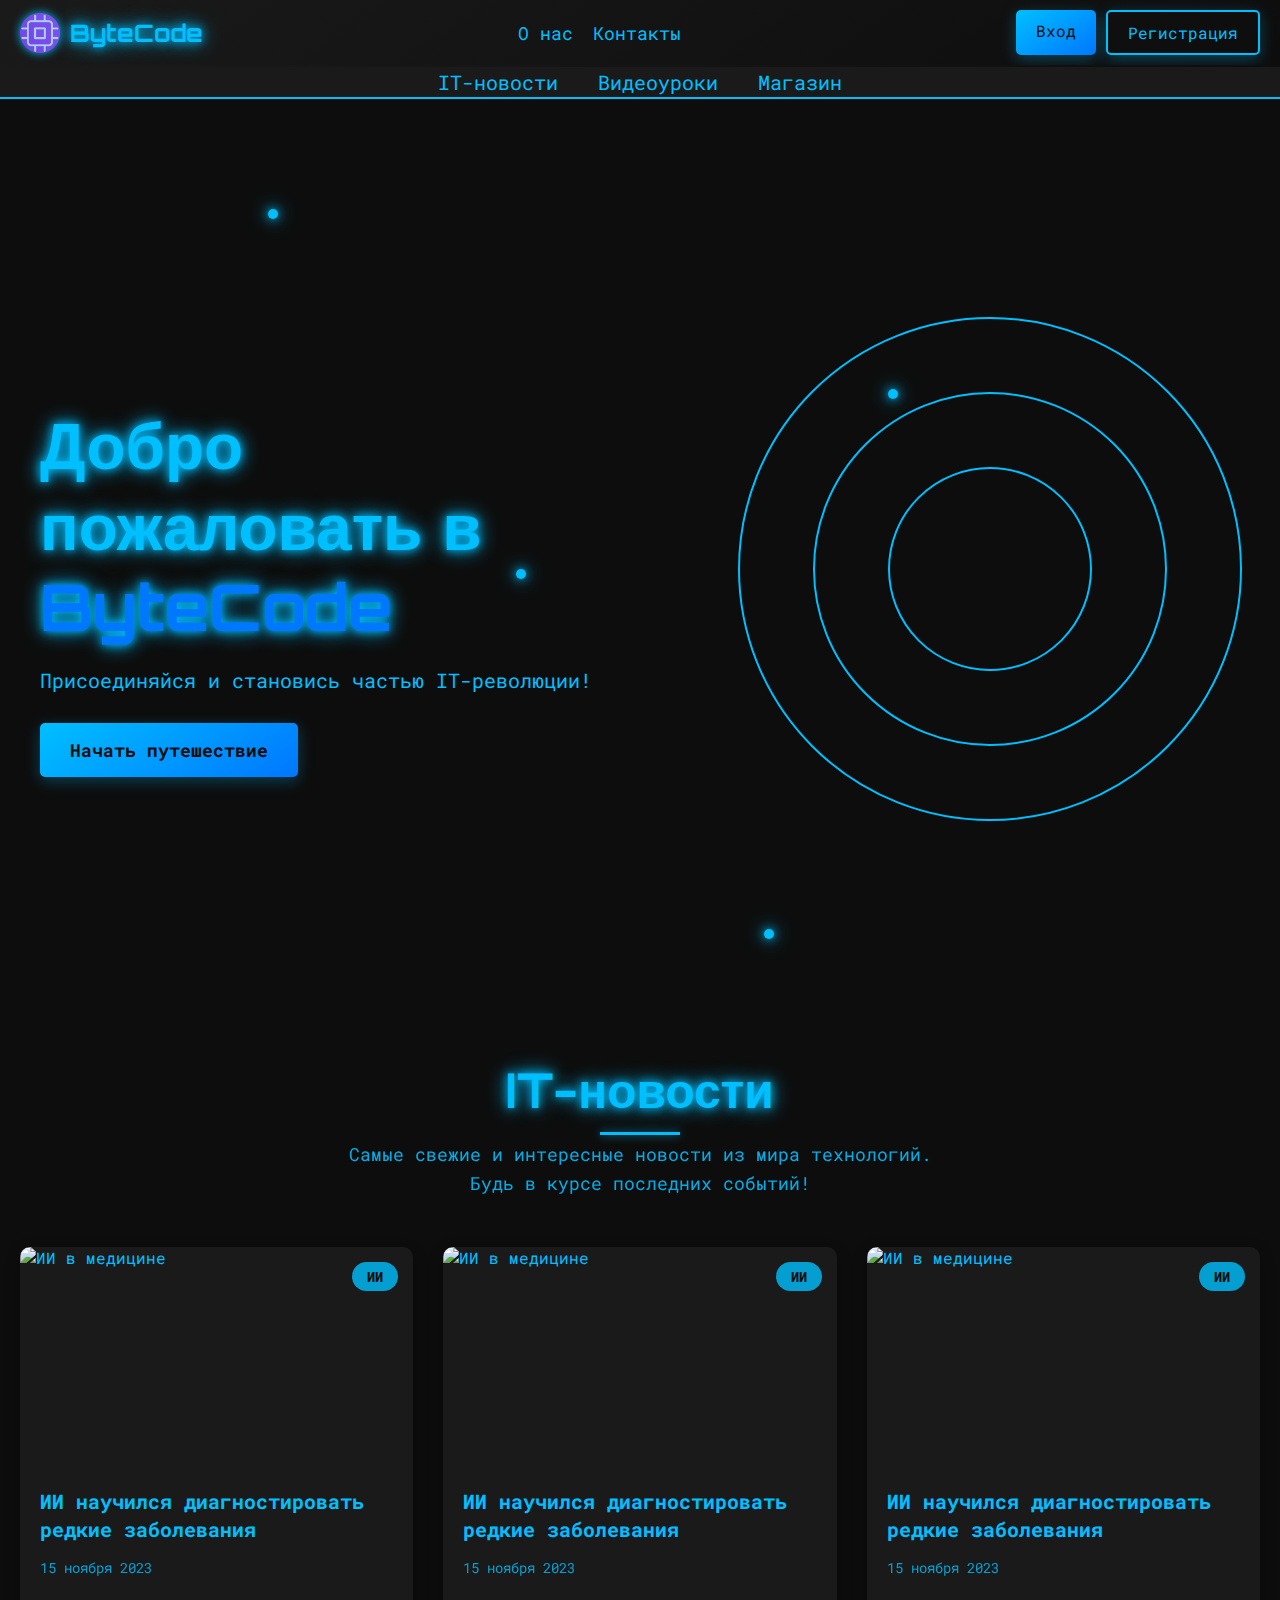
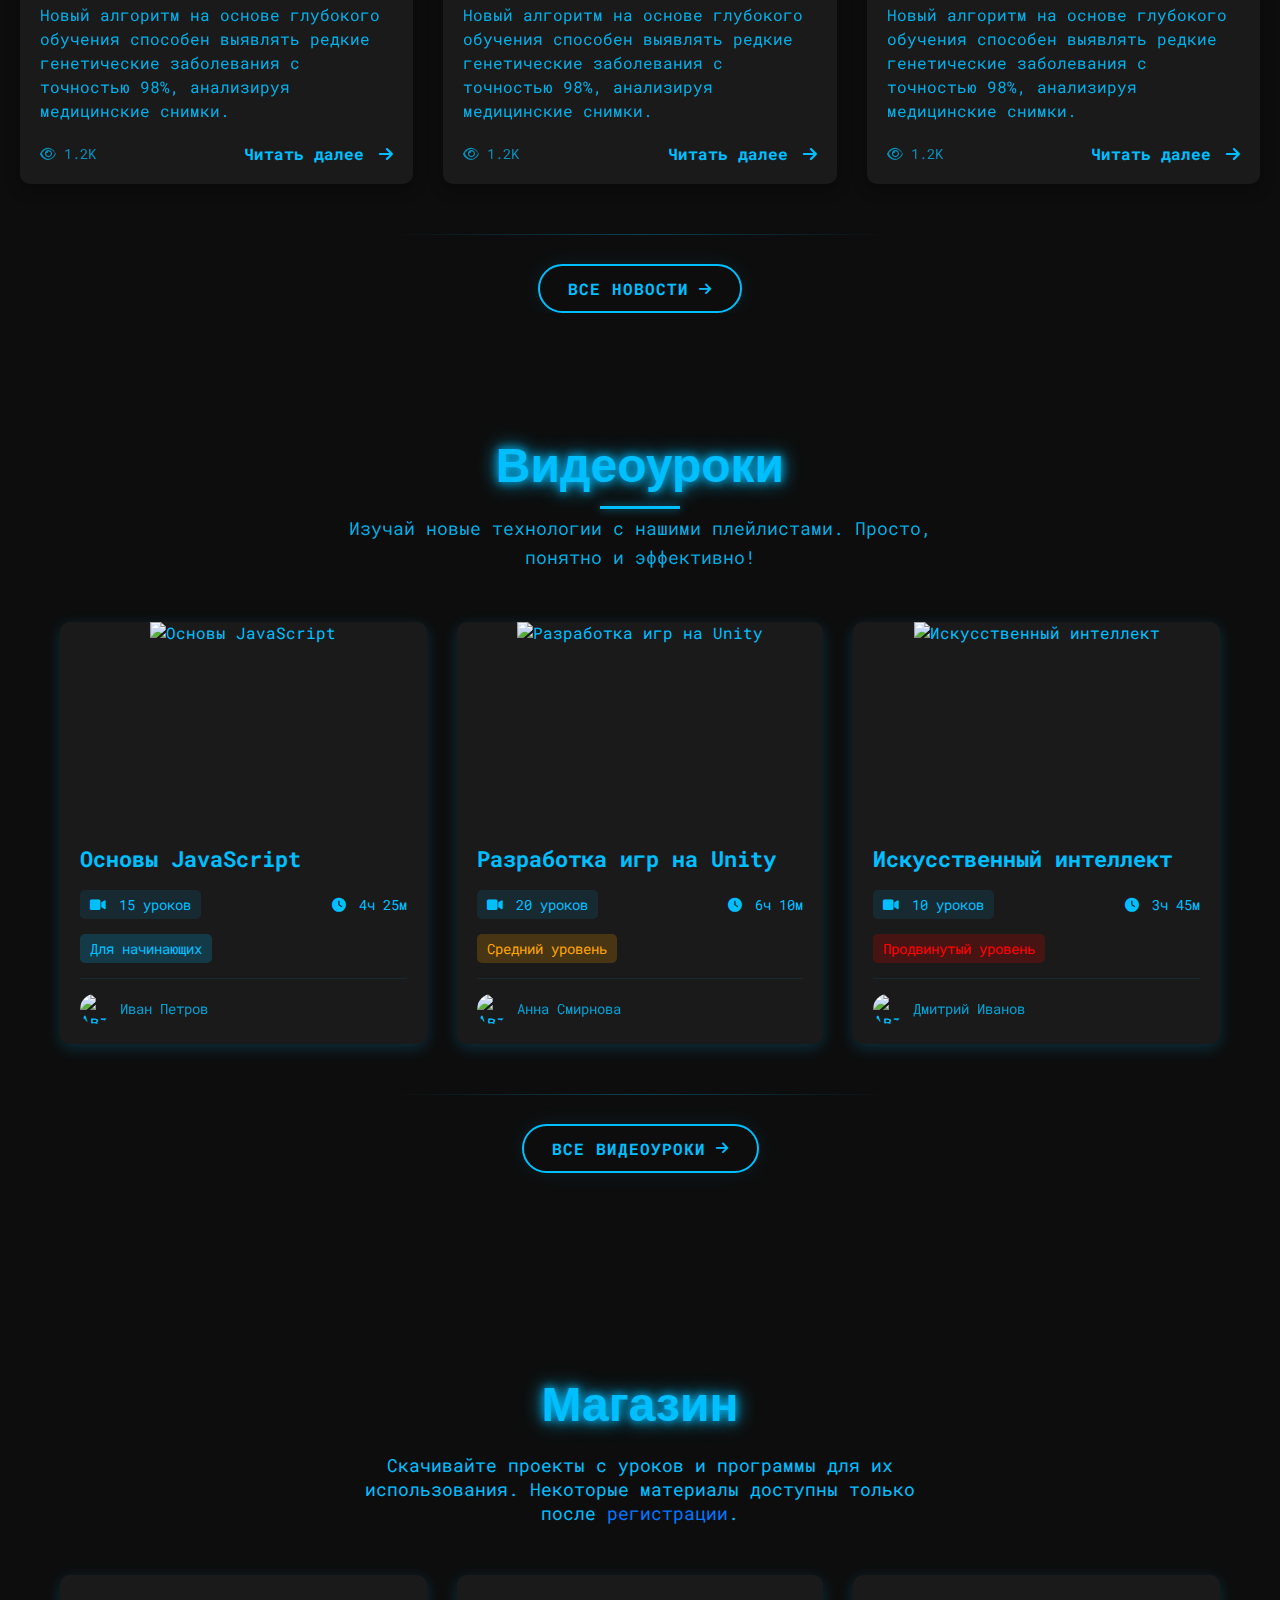
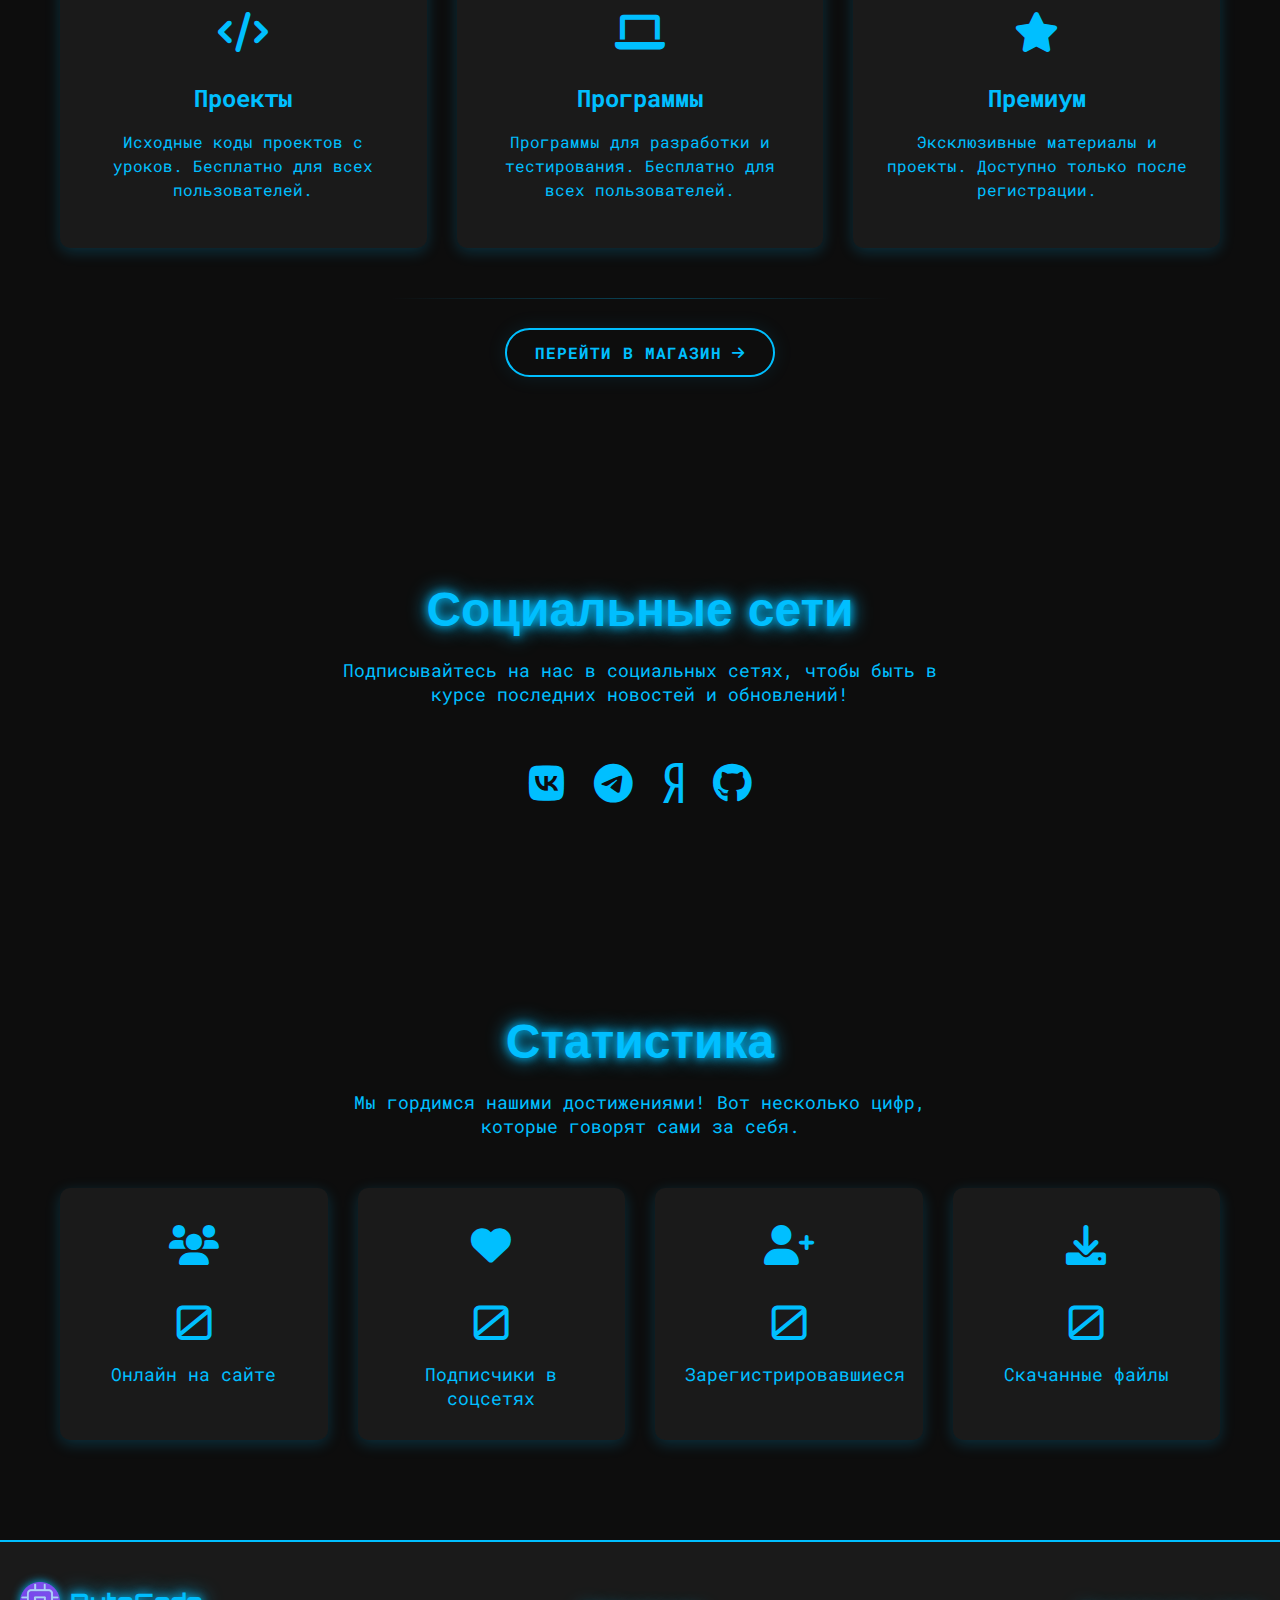
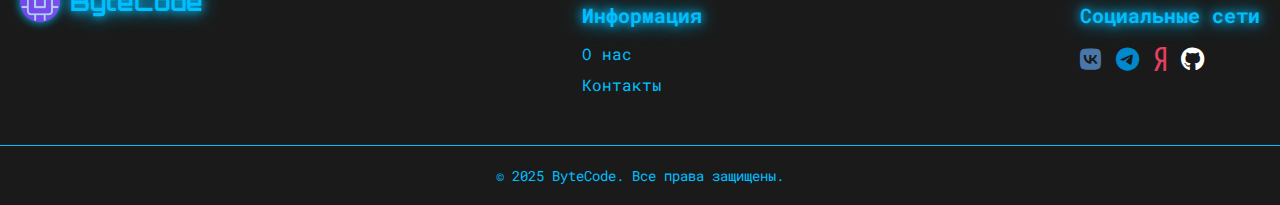
==== commit 20df6f47: "Update index.html" ====
--- a/index.html
+++ b/index.html
@@ -27,8 +27,8 @@
                 <a href="contacts.html">Контакты</a>
             </div>
             <div class="header__buttons">
-                <a href="404.html" class="btn btn-login">Вход</a>
-                <a href="404.html" class="btn btn-register">Регистрация</a>
+                <a href="login.html" class="btn btn-login">Вход</a>
+                <a href="register.html" class="btn btn-register">Регистрация</a>
             </div>
         </nav>
     </header>
@@ -54,8 +54,8 @@
         <a href="404.html">Магазин</a>
         <a href="about.html">О нас</a>
         <a href="contacts.html">Контакты</a>
-        <button class="btn btn-login">Вход</button>
-        <button class="btn btn-register">Регистрация</button>
+        <a href="login.html" class="btn btn-login">Вход</a>
+        <a href="register.html" class="btn btn-register">Регистрация</a>
     </div>
 </div>
 
@@ -68,7 +68,7 @@
                 <p class="hero__description">
                     Присоединяйся и становись частью IT-революции!
                 </p>
-                <a href="404.html" class="hero__button">Начать путешествие</a>
+                <a href="registration.html" class="hero__button">Начать путешествие</a>
             </div>
             <div class="hero__animation">
                 <div class="hero__circle"></div>
@@ -161,64 +161,96 @@
         </section>
 
         <!-- Раздел Видеоуроки -->
-        <section class="tutorials">
-            <div class="tutorials__header">
-                <h2 class="tutorials__title">Видеоуроки</h2>
-                <p class="tutorials__description">
-                    Изучай новые технологии с нашими плейлистами. Просто, понятно и эффективно!
-                </p>
-            </div>
-            <div class="tutorials__playlists">
-                <!-- Плейлист 1 -->
-                <div class="tutorials__playlist">
-                    <div class="tutorials__image">
-                        <img src="https://avatars.mds.yandex.net/i?id=f454b85d96eb9417b262e9be1b0b736204731316-12149948-images-thumbs&n=13" alt="Плейлист 1">
-                    </div>
-                    <div class="tutorials__info">
-                        <h3 class="tutorials__playlist-title">
-                            <a href="404.html">Основы JavaScript</a>
-                        </h3>
-                        <div class="tutorials__meta">
-                            <span class="tutorials__lessons">15 уроков</span>
-                            <span class="tutorials__category">Web</span>
-                        </div>
-                    </div>
-                </div>
-                <!-- Плейлист 2 -->
-                <div class="tutorials__playlist">
-                    <div class="tutorials__image">
-                        <img src="https://avatars.mds.yandex.net/i?id=f454b85d96eb9417b262e9be1b0b736204731316-12149948-images-thumbs&n=13" alt="Плейлист 2">
-                    </div>
-                    <div class="tutorials__info">
-                        <h3 class="tutorials__playlist-title">
-                            <a href="404.html">Разработка игр на Unity</a>
-                        </h3>
-                        <div class="tutorials__meta">
-                            <span class="tutorials__lessons">20 уроков</span>
-                            <span class="tutorials__category">Game</span>
-                        </div>
-                    </div>
-                </div>
-                <!-- Плейлист 3 -->
-                <div class="tutorials__playlist">
-                    <div class="tutorials__image">
-                        <img src="https://avatars.mds.yandex.net/i?id=f454b85d96eb9417b262e9be1b0b736204731316-12149948-images-thumbs&n=13" alt="Плейлист 3">
-                    </div>
-                    <div class="tutorials__info">
-                        <h3 class="tutorials__playlist-title">
-                            <a href="404.html">Искусственный интеллект</a>
-                        </h3>
-                        <div class="tutorials__meta">
-                            <span class="tutorials__lessons">10 уроков</span>
-                            <span class="tutorials__category">ИИ</span>
-                        </div>
-                    </div>
-                </div>
-            </div>
-            <div class="tutorials__footer">
-                <a href="404.html" class="tutorials__button">Все плейлисты</a>
-            </div>
-        </section>
+<section class="tutorials">
+    <div class="tutorials__header">
+        <h2 class="tutorials__title">Видеоуроки</h2>
+        <p class="tutorials__description">
+            Изучай новые технологии с нашими плейлистами. Просто, понятно и эффективно!
+        </p>
+    </div>
+    <div class="tutorials__playlists">
+        <!-- Плейлист 1 -->
+        <div class="tutorials__playlist">
+            <div class="tutorials__image">
+                <img src="https://i.ytimg.com/vi/PkZNo7MFNFg/maxresdefault.jpg" alt="Основы JavaScript">
+                <div class="tutorials__play-button">
+                    <i class="fas fa-play"></i>
+                </div>
+            </div>
+            <div class="tutorials__info">
+                <h3 class="tutorials__playlist-title">
+                    <a href="tutorials-javascript.html">Основы JavaScript</a>
+                </h3>
+                <div class="tutorials__meta">
+                    <span class="tutorials__lessons"><i class="fas fa-video"></i> 15 уроков</span>
+                    <span class="tutorials__duration"><i class="fas fa-clock"></i> 4ч 25м</span>
+                </div>
+                <div class="tutorials__difficulty">
+                    <span class="difficulty-beginner">Для начинающих</span>
+                </div>
+                <div class="tutorials__author">
+                    <img src="https://randomuser.me/api/portraits/men/32.jpg" alt="Автор" class="tutorials__author-avatar">
+                    <span class="tutorials__author-name">Иван Петров</span>
+                </div>
+            </div>
+        </div>
+        
+        <!-- Плейлист 2 -->
+        <div class="tutorials__playlist">
+            <div class="tutorials__image">
+                <img src="https://i.ytimg.com/vi/gfDE2a7MKjA/maxresdefault.jpg" alt="Разработка игр на Unity">
+                <div class="tutorials__play-button">
+                    <i class="fas fa-play"></i>
+                </div>
+            </div>
+            <div class="tutorials__info">
+                <h3 class="tutorials__playlist-title">
+                    <a href="tutorials-unity.html">Разработка игр на Unity</a>
+                </h3>
+                <div class="tutorials__meta">
+                    <span class="tutorials__lessons"><i class="fas fa-video"></i> 20 уроков</span>
+                    <span class="tutorials__duration"><i class="fas fa-clock"></i> 6ч 10м</span>
+                </div>
+                <div class="tutorials__difficulty">
+                    <span class="difficulty-intermediate">Средний уровень</span>
+                </div>
+                <div class="tutorials__author">
+                    <img src="https://randomuser.me/api/portraits/women/44.jpg" alt="Автор" class="tutorials__author-avatar">
+                    <span class="tutorials__author-name">Анна Смирнова</span>
+                </div>
+            </div>
+        </div>
+        
+        <!-- Плейлист 3 -->
+        <div class="tutorials__playlist">
+            <div class="tutorials__image">
+                <img src="https://i.ytimg.com/vi/aircAruvnKk/maxresdefault.jpg" alt="Искусственный интеллект">
+                <div class="tutorials__play-button">
+                    <i class="fas fa-play"></i>
+                </div>
+            </div>
+            <div class="tutorials__info">
+                <h3 class="tutorials__playlist-title">
+                    <a href="tutorials-ai.html">Искусственный интеллект</a>
+                </h3>
+                <div class="tutorials__meta">
+                    <span class="tutorials__lessons"><i class="fas fa-video"></i> 10 уроков</span>
+                    <span class="tutorials__duration"><i class="fas fa-clock"></i> 3ч 45м</span>
+                </div>
+                <div class="tutorials__difficulty">
+                    <span class="difficulty-advanced">Продвинутый уровень</span>
+                </div>
+                <div class="tutorials__author">
+                    <img src="https://randomuser.me/api/portraits/men/75.jpg" alt="Автор" class="tutorials__author-avatar">
+                    <span class="tutorials__author-name">Дмитрий Иванов</span>
+                </div>
+            </div>
+        </div>
+    </div>
+    <div class="news-footer">  <!-- Новый контейнер для кнопки -->
+        <a href="404.html" class="news-all-link">Все видеоуроки <i class="fas fa-arrow-right"></i></a>
+    </div>
+</section>
 
         <!-- Раздел Магазин -->
         <section class="shop">
@@ -260,8 +292,8 @@
                     </p>
                 </div>
             </div>
-            <div class="shop__footer">
-                <a href="404.html" class="shop__button">Перейти в магазин</a>
+            <div class="news-footer">  <!-- Новый контейнер для кнопки -->
+                <a href="404.html" class="news-all-link">Перейти в магазин<i class="fas fa-arrow-right"></i></a>
             </div>
         </section>
 
@@ -314,7 +346,7 @@
             <div class="stats__icon">
                 <i class="fas fa-heart"></i>
             </div>
-            <div class="stats__number" data-target="7">0</div>
+            <div class="stats__number" data-target="8">0</div>
             <div class="stats__label">Подписчики в соцсетях</div>
         </div>
         <!-- Зарегистрировавшиеся -->
--- a/css/styles.css
+++ b/css/styles.css
@@ -3100,3 +3100,269 @@
         width: 60px;
     }
 }
+/* Раздел Видеоуроки - улучшенные стили */
+.tutorials {
+    padding: 80px 20px;
+    background-color: #0d0d0d;
+    position: relative;
+    overflow: hidden;
+}
+
+.tutorials::before {
+    content: '';
+    position: absolute;
+    top: 0;
+    left: -100%;
+    width: 100%;
+    height: 100%;
+    background: linear-gradient(90deg, transparent, rgba(0, 191, 255, 0.1), transparent);
+    animation: shine 5s infinite;
+}
+
+.tutorials__header {
+    text-align: center;
+    margin-bottom: 50px;
+}
+
+.tutorials__title {
+    font-size: 48px;
+    font-family: 'Orbitron', sans-serif;
+    color: #00bfff;
+    text-shadow: 0 0 10px #00bfff, 0 0 20px #00bfff;
+    margin-bottom: 20px;
+    position: relative;
+    display: inline-block;
+}
+
+.tutorials__title::after {
+    content: '';
+    position: absolute;
+    bottom: -15px;
+    left: 50%;
+    transform: translateX(-50%);
+    width: 80px;
+    height: 3px;
+    background: #00bfff;
+    box-shadow: 0 0 10px rgba(0, 191, 255, 0.7);
+}
+
+.tutorials__description {
+    font-size: 18px;
+    color: #00bfff;
+    max-width: 600px;
+    margin: 0 auto;
+    line-height: 1.6;
+}
+
+.tutorials__playlists {
+    display: grid;
+    grid-template-columns: repeat(auto-fit, minmax(300px, 1fr));
+    gap: 30px;
+    margin-bottom: 50px;
+}
+
+.tutorials__playlist {
+    background-color: #1a1a1a;
+    border-radius: 10px;
+    overflow: hidden;
+    box-shadow: 0 4px 15px rgba(0, 191, 255, 0.2);
+    transition: all 0.3s ease;
+    display: flex;
+    flex-direction: column;
+}
+
+.tutorials__playlist:hover {
+    transform: translateY(-10px);
+    box-shadow: 0 15px 30px rgba(0, 191, 255, 0.4);
+}
+
+.tutorials__image {
+    position: relative;
+    width: 100%;
+    height: 180px;
+    overflow: hidden;
+}
+
+.tutorials__image img {
+    width: 100%;
+    height: 100%;
+    object-fit: cover;
+    transition: transform 0.5s ease;
+}
+
+.tutorials__playlist:hover .tutorials__image img {
+    transform: scale(1.1);
+}
+
+.tutorials__play-button {
+    position: absolute;
+    top: 50%;
+    left: 50%;
+    transform: translate(-50%, -50%);
+    width: 60px;
+    height: 60px;
+    background: rgba(0, 191, 255, 0.8);
+    border-radius: 50%;
+    display: flex;
+    justify-content: center;
+    align-items: center;
+    opacity: 0;
+    transition: opacity 0.3s ease;
+}
+
+.tutorials__play-button i {
+    color: #0d0d0d;
+    font-size: 24px;
+    margin-left: 5px;
+}
+
+.tutorials__playlist:hover .tutorials__play-button {
+    opacity: 1;
+}
+
+.tutorials__info {
+    padding: 20px;
+    flex: 1;
+    display: flex;
+    flex-direction: column;
+}
+
+.tutorials__playlist-title {
+    font-size: 22px;
+    color: #00bfff;
+    margin-bottom: 15px;
+    line-height: 1.4;
+}
+
+.tutorials__playlist-title a {
+    color: inherit;
+    text-decoration: none;
+    transition: color 0.3s ease;
+}
+
+.tutorials__playlist-title a:hover {
+    color: #0077ff;
+}
+
+.tutorials__meta {
+    display: flex;
+    justify-content: space-between;
+    margin-bottom: 15px;
+    font-size: 14px;
+    color: #00bfff;
+}
+
+.tutorials__meta i {
+    margin-right: 5px;
+}
+
+.tutorials__difficulty {
+    margin-bottom: 15px;
+}
+
+.difficulty-beginner {
+    display: inline-block;
+    padding: 5px 10px;
+    background: rgba(0, 191, 255, 0.2);
+    color: #00bfff;
+    border-radius: 5px;
+    font-size: 14px;
+}
+
+.difficulty-intermediate {
+    display: inline-block;
+    padding: 5px 10px;
+    background: rgba(255, 165, 0, 0.2);
+    color: #ffa500;
+    border-radius: 5px;
+    font-size: 14px;
+}
+
+.difficulty-advanced {
+    display: inline-block;
+    padding: 5px 10px;
+    background: rgba(255, 0, 0, 0.2);
+    color: #ff0000;
+    border-radius: 5px;
+    font-size: 14px;
+}
+
+.tutorials__author {
+    display: flex;
+    align-items: center;
+    margin-top: auto;
+    padding-top: 15px;
+    border-top: 1px solid rgba(0, 191, 255, 0.1);
+}
+
+.tutorials__author-avatar {
+    width: 30px;
+    height: 30px;
+    border-radius: 50%;
+    margin-right: 10px;
+    object-fit: cover;
+}
+
+.tutorials__author-name {
+    font-size: 14px;
+    color: #00bfff;
+    opacity: 0.8;
+}
+
+.tutorials__footer {
+    text-align: center;
+    margin-top: 30px;
+}
+
+.tutorials__button {
+    display: inline-block;
+    padding: 15px 30px;
+    background: linear-gradient(145deg, #00bfff, #0077ff);
+    color: #0d0d0d;
+    font-size: 18px;
+    font-weight: bold;
+    text-decoration: none;
+    border-radius: 5px;
+    box-shadow: 0 4px 15px rgba(0, 191, 255, 0.3);
+    transition: transform 0.3s ease, box-shadow 0.3s ease;
+}
+
+.tutorials__button:hover {
+    transform: translateY(-5px);
+    box-shadow: 0 6px 20px rgba(0, 191, 255, 0.5);
+}
+
+/* Адаптивность для раздела Видеоуроки */
+@media (max-width: 768px) {
+    .tutorials__title {
+        font-size: 36px;
+    }
+    
+    .tutorials__description {
+        font-size: 16px;
+    }
+    
+    .tutorials__playlists {
+        grid-template-columns: 1fr;
+    }
+    
+    .tutorials__playlist-title {
+        font-size: 20px;
+    }
+}
+
+@media (max-width: 480px) {
+    .tutorials__title {
+        font-size: 30px;
+    }
+    
+    .tutorials__title::after {
+        width: 60px;
+        bottom: -10px;
+    }
+    
+    .tutorials__button {
+        padding: 12px 25px;
+        font-size: 16px;
+    }
+}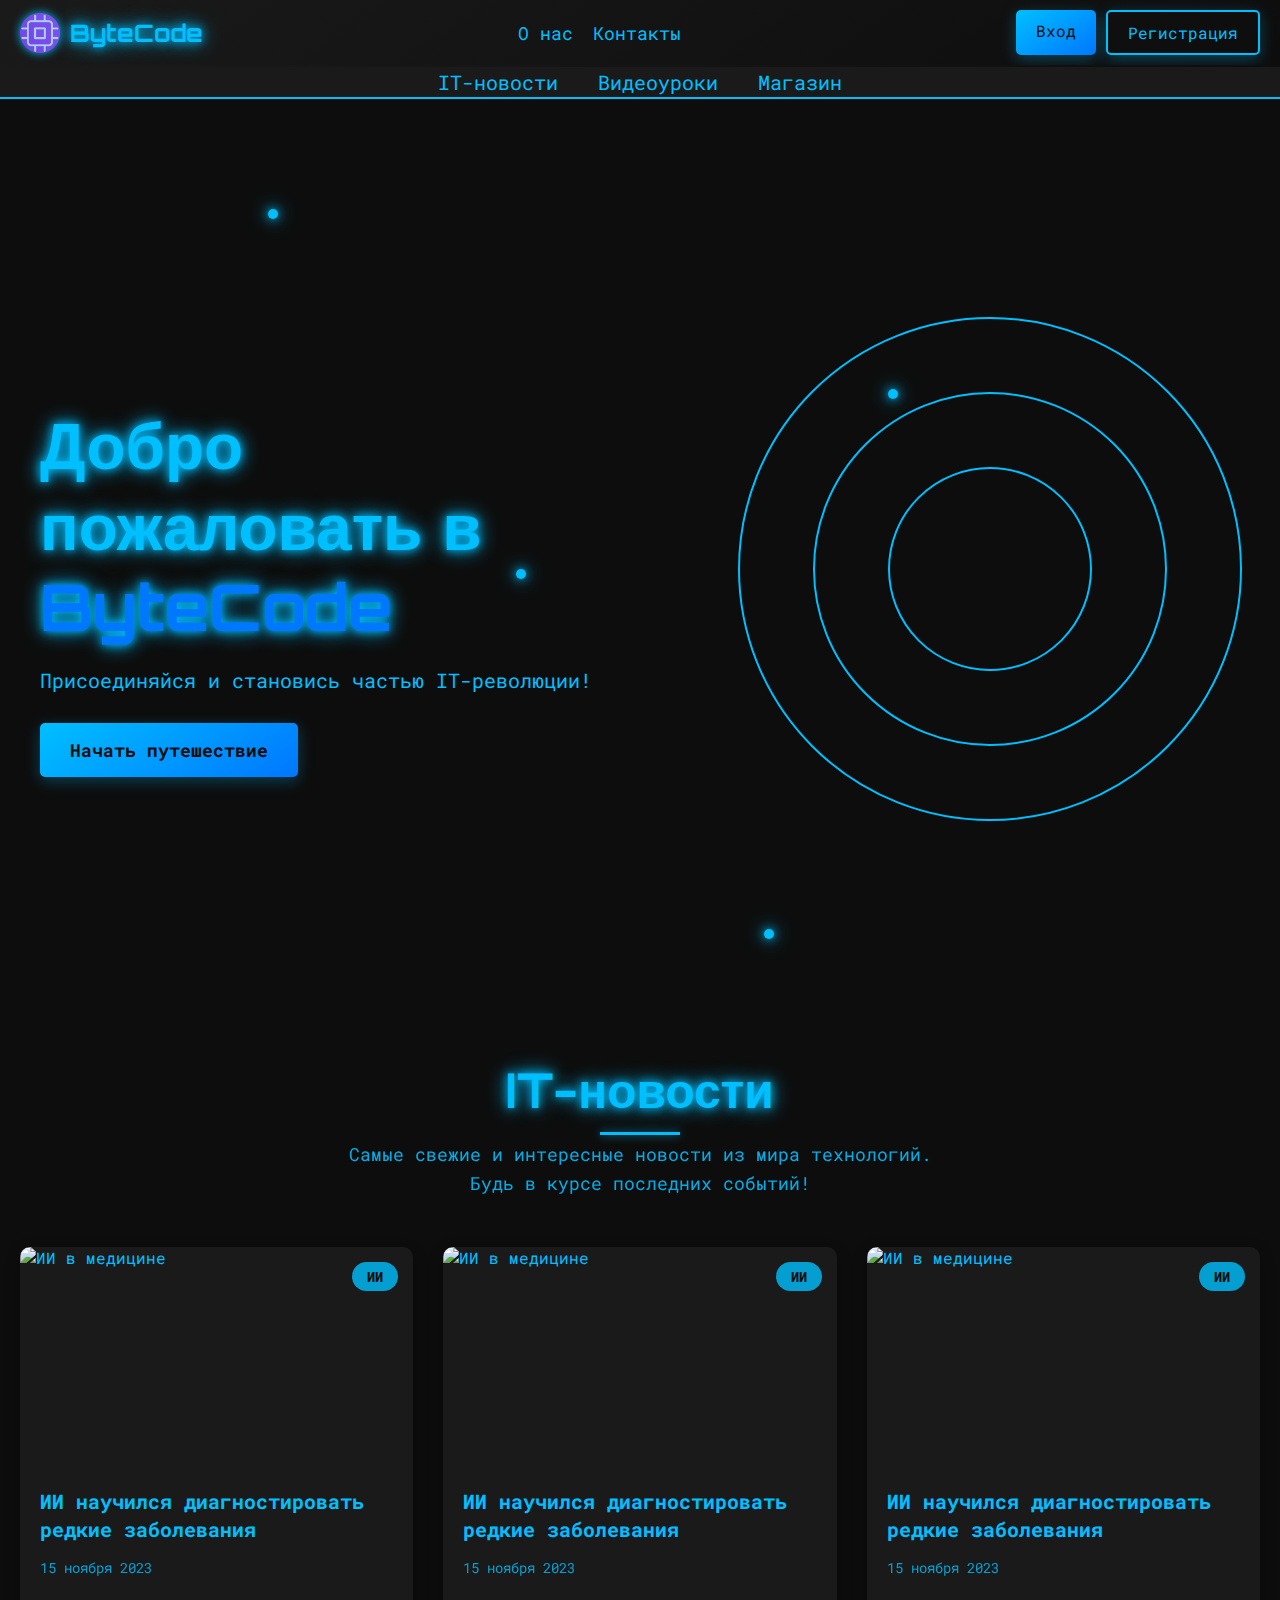
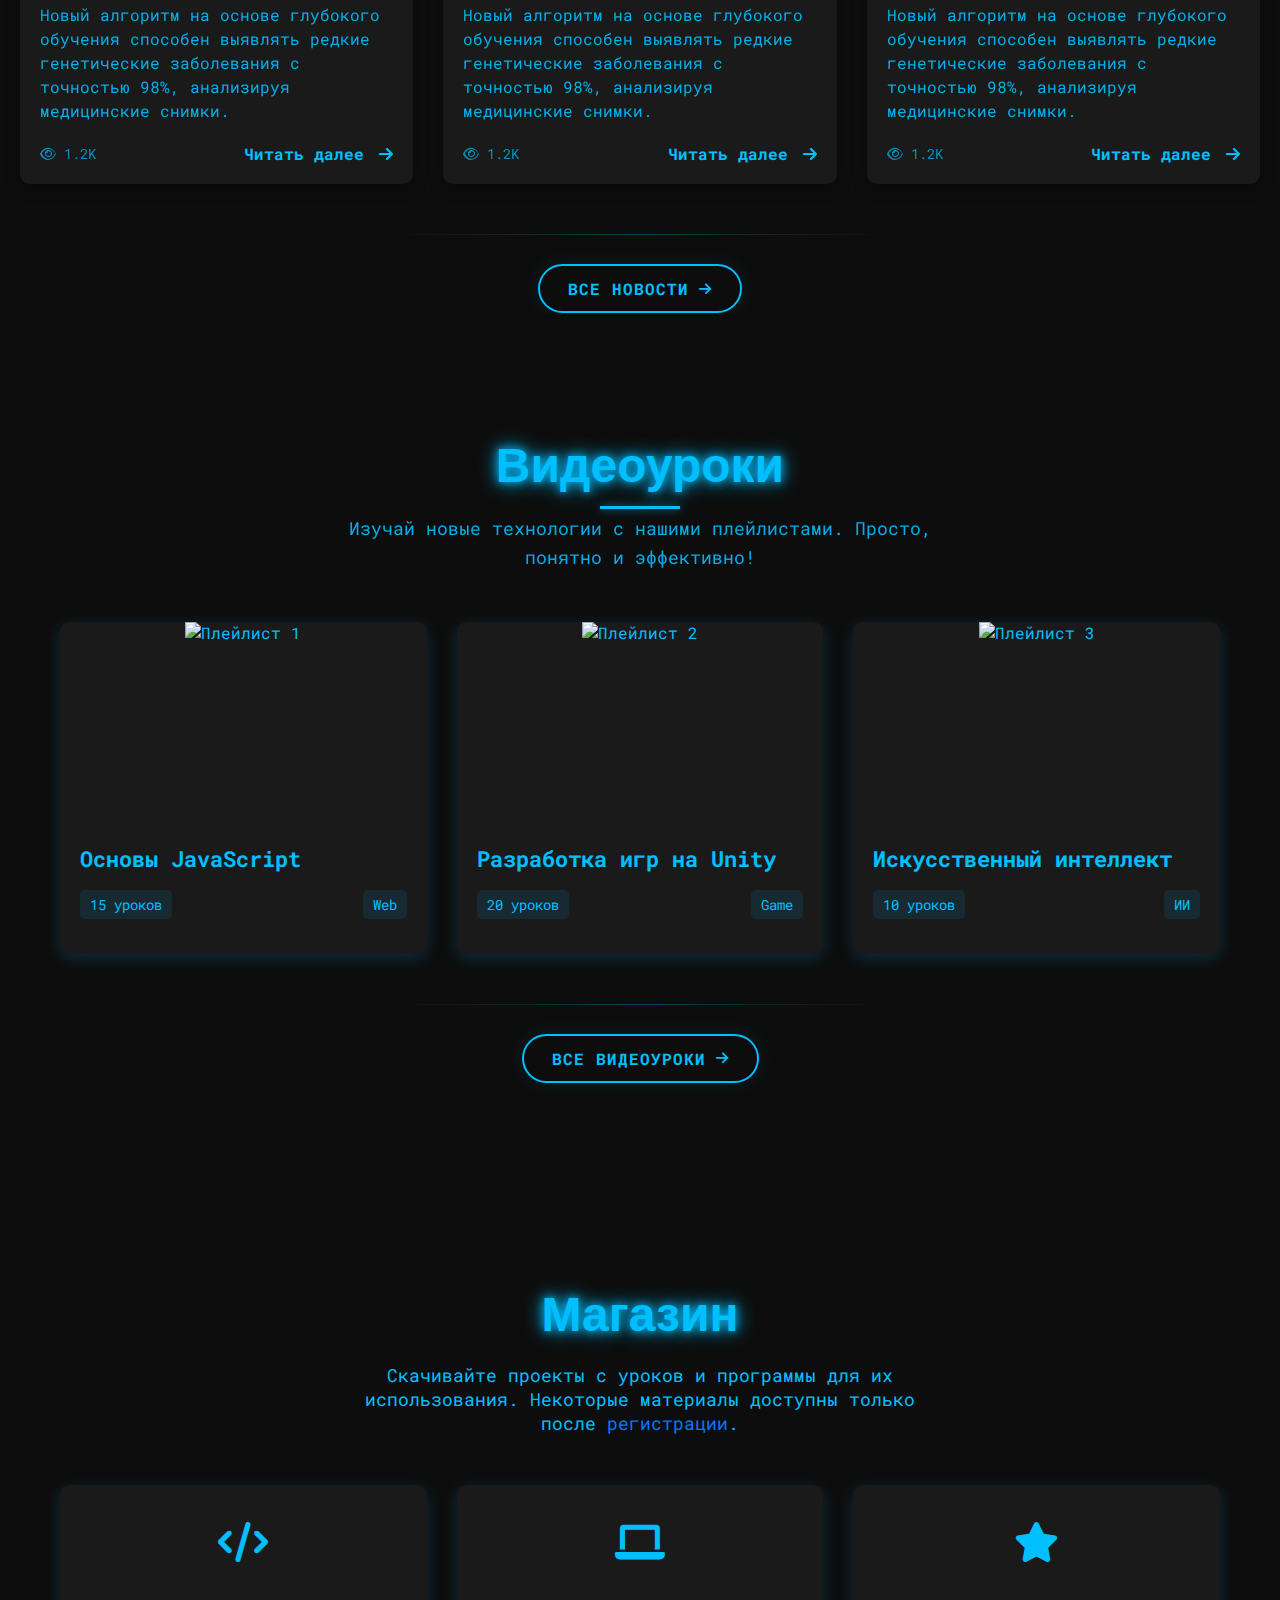
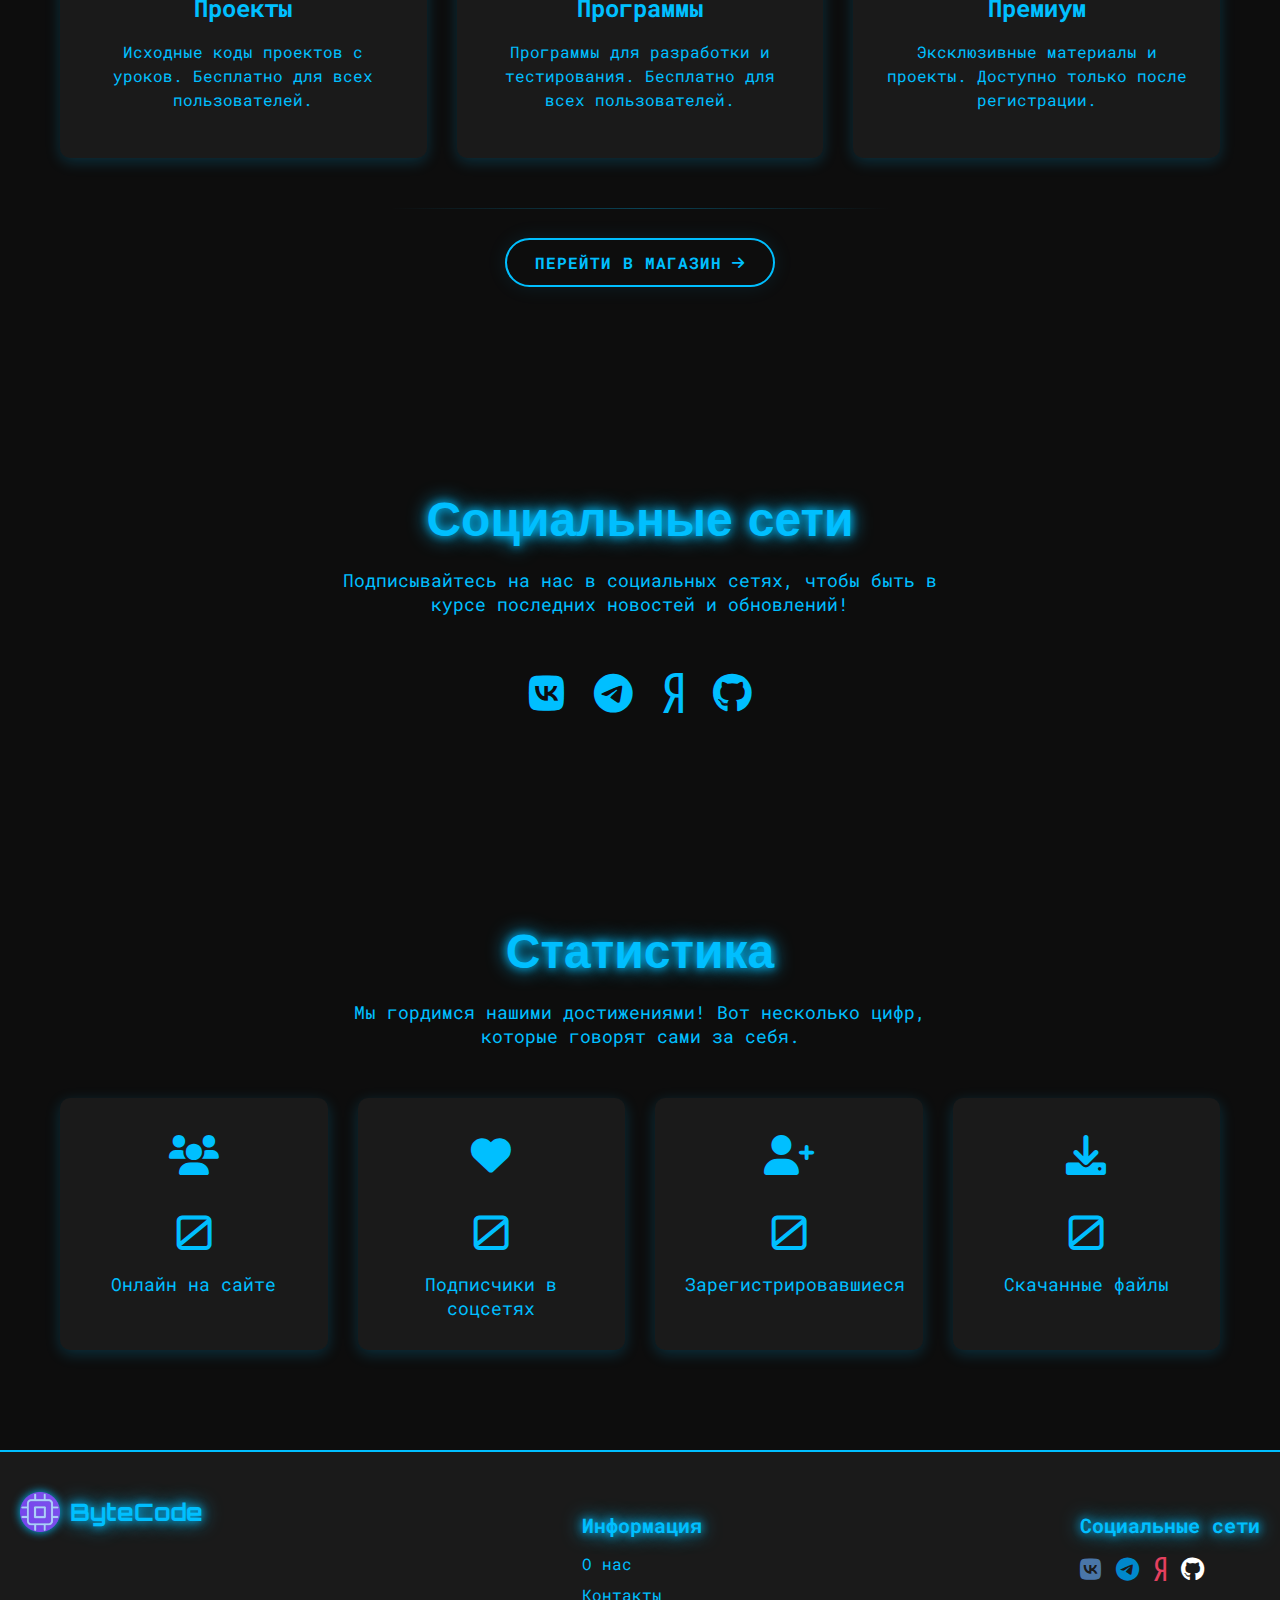
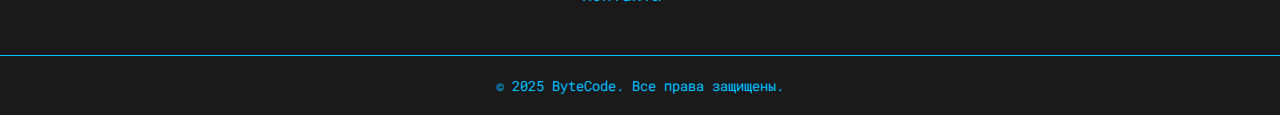
==== commit a3ada4dd: "Update index.html" ====
--- a/index.html
+++ b/index.html
@@ -1,418 +1,386 @@
-<!DOCTYPE html>
-<html lang="ru">
-<head>
-    <meta charset="UTF-8">
-    <meta name="viewport" content="width=device-width, initial-scale=1.0">
-    <title>ByteCode</title>
-    <link rel="stylesheet" href="css/styles.css">
-    <link href="https://fonts.googleapis.com/css2?family=Orbitron:wght@400;700&family=Roboto+Mono:wght@400;700&display=swap" rel="stylesheet">
-    <link rel="stylesheet" href="https://cdnjs.cloudflare.com/ajax/libs/font-awesome/6.0.0/css/all.min.css">
-    <link rel="icon" href="img/favicon.ico" type="image/x-icon">
-</head>
-<body>
-    <!-- Шапка -->
-    <header class="header">
-        <div class="header__logo">
-            <a href="index.html">
-                <img src="img/logo.png" alt="ByteCode Logo">
-                <span>ByteCode</span>
-            </a>
-        </div>
-        <div class="header__menu-toggle" id="menu-toggle">
-            <i class="fas fa-bars"></i>
-        </div>
-        <nav class="header__nav" id="header-nav">
-            <div class="header__links">
-                <a href="about.html">О нас</a>
-                <a href="contacts.html">Контакты</a>
-            </div>
-            <div class="header__buttons">
-                <a href="login.html" class="btn btn-login">Вход</a>
-                <a href="register.html" class="btn btn-register">Регистрация</a>
-            </div>
-        </nav>
-    </header>
-    
-    <nav class="navbar">
-        <div class="navbar__logo">
-            <a href="index.html">
-                <img src="img/logo.png" alt="ByteCode Logo">
-            </a>
-        </div>
-        <div class="navbar__links" id="navbar-links">
-            <a href="404.html">IT-новости</a>
-            <a href="404.html">Видеоуроки</a>
-            <a href="404.html">Магазин</a>
-        </div>
-    </nav>
-    
-<!-- Бургер-меню -->
-<div class="mobile-menu" id="mobile-menu">
-    <div class="mobile-menu__content">
-        <a href="404.html">IT-новости</a>
-        <a href="404.html">Видеоуроки</a>
-        <a href="404.html">Магазин</a>
-        <a href="about.html">О нас</a>
-        <a href="contacts.html">Контакты</a>
-        <a href="login.html" class="btn btn-login">Вход</a>
-        <a href="register.html" class="btn btn-register">Регистрация</a>
-    </div>
-</div>
-
-    <!-- Основной контент -->
-    <main class="content">
-        <!-- Hero-блок -->
-        <section class="hero">
-            <div class="hero__content">
-                <h1 class="hero__title">Добро пожаловать в <span>ByteCode</span></h1>
-                <p class="hero__description">
-                    Присоединяйся и становись частью IT-революции!
-                </p>
-                <a href="registration.html" class="hero__button">Начать путешествие</a>
-            </div>
-            <div class="hero__animation">
-                <div class="hero__circle"></div>
-                <div class="hero__circle"></div>
-                <div class="hero__circle"></div>
-            </div>
-            <!-- Частицы -->
-            <div class="hero__particles">
-                <div class="hero__particle"></div>
-                <div class="hero__particle"></div>
-                <div class="hero__particle"></div>
-                <div class="hero__particle"></div>
-                <div class="hero__particle"></div>
-            </div>
-        </section>
-
-        <!-- Раздел IT-новости -->
-        <section class="news-section">  
-            <div class="tutorials__header">
-                <h2 class="tutorials__title">IT-новости</h2>
-                <p class="tutorials__description">
-                    Самые свежие и интересные новости из мира технологий. Будь в курсе последних событий!
-                </p>
-            </div>
-            <div class="news-grid">
-                <!-- Статья 1 -->
-                <article class="news-card"> 
-                    <div class="news-card-image">  
-                        <img src="https://avatars.mds.yandex.net/i?id=3c5f08d0127767572a8fb5271e5eaff69c95274e-5339410-images-thumbs&n=13" alt="ИИ в медицине">
-                        <span class="news-card-category">ИИ</span>  
-                    </div>
-                    <div class="news-card-content">  
-                        <h3 class="news-card-title">  
-                            <a href="404.html">ИИ научился диагностировать редкие заболевания</a>
-                        </h3>
-                        <time class="news-card-date" datetime="2023-11-15">15 ноября 2023</time>  
-                        <p class="news-card-excerpt">  
-                            Новый алгоритм на основе глубокого обучения способен выявлять редкие генетические заболевания с точностью 98%, анализируя медицинские снимки.
-                        </p>
-                        <div class="news-card-footer">  
-                            <span class="news-card-views"><i class="far fa-eye"></i> 1.2K</span>  
-                            <a href="404.html" class="news-card-read-more">Читать далее <i class="fas fa-arrow-right"></i></a>  
-                        </div>
-                    </div>
-                </article>
-                <!-- Статья 2 -->
-                <article class="news-card"> 
-                    <div class="news-card-image">  
-                        <img src="https://avatars.mds.yandex.net/i?id=3c5f08d0127767572a8fb5271e5eaff69c95274e-5339410-images-thumbs&n=13" alt="ИИ в медицине">
-                        <span class="news-card-category">ИИ</span>  
-                    </div>
-                    <div class="news-card-content">  
-                        <h3 class="news-card-title">  
-                            <a href="404.html">ИИ научился диагностировать редкие заболевания</a>
-                        </h3>
-                        <time class="news-card-date" datetime="2023-11-15">15 ноября 2023</time>  
-                        <p class="news-card-excerpt">  
-                            Новый алгоритм на основе глубокого обучения способен выявлять редкие генетические заболевания с точностью 98%, анализируя медицинские снимки.
-                        </p>
-                        <div class="news-card-footer">  
-                            <span class="news-card-views"><i class="far fa-eye"></i> 1.2K</span>  
-                            <a href="404.html" class="news-card-read-more">Читать далее <i class="fas fa-arrow-right"></i></a>  
-                        </div>
-                    </div>
-                </article>
-                <!-- Статья 3 -->
-                <article class="news-card"> 
-                    <div class="news-card-image">  
-                        <img src="https://avatars.mds.yandex.net/i?id=3c5f08d0127767572a8fb5271e5eaff69c95274e-5339410-images-thumbs&n=13" alt="ИИ в медицине">
-                        <span class="news-card-category">ИИ</span>  
-                    </div>
-                    <div class="news-card-content">  
-                        <h3 class="news-card-title">  
-                            <a href="404.html">ИИ научился диагностировать редкие заболевания</a>
-                        </h3>
-                        <time class="news-card-date" datetime="2023-11-15">15 ноября 2023</time>  
-                        <p class="news-card-excerpt">  
-                            Новый алгоритм на основе глубокого обучения способен выявлять редкие генетические заболевания с точностью 98%, анализируя медицинские снимки.
-                        </p>
-                        <div class="news-card-footer">  
-                            <span class="news-card-views"><i class="far fa-eye"></i> 1.2K</span>  
-                            <a href="404.html" class="news-card-read-more">Читать далее <i class="fas fa-arrow-right"></i></a>  
-                        </div>
-                    </div>
-                </article>
-            </div>
-            <div class="news-footer">  <!-- Новый контейнер для кнопки -->
-                <a href="404.html" class="news-all-link">Все новости <i class="fas fa-arrow-right"></i></a>
-            </div>
-        </section>
-
-        <!-- Раздел Видеоуроки -->
-<section class="tutorials">
-    <div class="tutorials__header">
-        <h2 class="tutorials__title">Видеоуроки</h2>
-        <p class="tutorials__description">
-            Изучай новые технологии с нашими плейлистами. Просто, понятно и эффективно!
-        </p>
-    </div>
-    <div class="tutorials__playlists">
-        <!-- Плейлист 1 -->
-        <div class="tutorials__playlist">
-            <div class="tutorials__image">
-                <img src="https://i.ytimg.com/vi/PkZNo7MFNFg/maxresdefault.jpg" alt="Основы JavaScript">
-                <div class="tutorials__play-button">
-                    <i class="fas fa-play"></i>
-                </div>
-            </div>
-            <div class="tutorials__info">
-                <h3 class="tutorials__playlist-title">
-                    <a href="tutorials-javascript.html">Основы JavaScript</a>
-                </h3>
-                <div class="tutorials__meta">
-                    <span class="tutorials__lessons"><i class="fas fa-video"></i> 15 уроков</span>
-                    <span class="tutorials__duration"><i class="fas fa-clock"></i> 4ч 25м</span>
-                </div>
-                <div class="tutorials__difficulty">
-                    <span class="difficulty-beginner">Для начинающих</span>
-                </div>
-                <div class="tutorials__author">
-                    <img src="https://randomuser.me/api/portraits/men/32.jpg" alt="Автор" class="tutorials__author-avatar">
-                    <span class="tutorials__author-name">Иван Петров</span>
-                </div>
-            </div>
-        </div>
-        
-        <!-- Плейлист 2 -->
-        <div class="tutorials__playlist">
-            <div class="tutorials__image">
-                <img src="https://i.ytimg.com/vi/gfDE2a7MKjA/maxresdefault.jpg" alt="Разработка игр на Unity">
-                <div class="tutorials__play-button">
-                    <i class="fas fa-play"></i>
-                </div>
-            </div>
-            <div class="tutorials__info">
-                <h3 class="tutorials__playlist-title">
-                    <a href="tutorials-unity.html">Разработка игр на Unity</a>
-                </h3>
-                <div class="tutorials__meta">
-                    <span class="tutorials__lessons"><i class="fas fa-video"></i> 20 уроков</span>
-                    <span class="tutorials__duration"><i class="fas fa-clock"></i> 6ч 10м</span>
-                </div>
-                <div class="tutorials__difficulty">
-                    <span class="difficulty-intermediate">Средний уровень</span>
-                </div>
-                <div class="tutorials__author">
-                    <img src="https://randomuser.me/api/portraits/women/44.jpg" alt="Автор" class="tutorials__author-avatar">
-                    <span class="tutorials__author-name">Анна Смирнова</span>
-                </div>
-            </div>
-        </div>
-        
-        <!-- Плейлист 3 -->
-        <div class="tutorials__playlist">
-            <div class="tutorials__image">
-                <img src="https://i.ytimg.com/vi/aircAruvnKk/maxresdefault.jpg" alt="Искусственный интеллект">
-                <div class="tutorials__play-button">
-                    <i class="fas fa-play"></i>
-                </div>
-            </div>
-            <div class="tutorials__info">
-                <h3 class="tutorials__playlist-title">
-                    <a href="tutorials-ai.html">Искусственный интеллект</a>
-                </h3>
-                <div class="tutorials__meta">
-                    <span class="tutorials__lessons"><i class="fas fa-video"></i> 10 уроков</span>
-                    <span class="tutorials__duration"><i class="fas fa-clock"></i> 3ч 45м</span>
-                </div>
-                <div class="tutorials__difficulty">
-                    <span class="difficulty-advanced">Продвинутый уровень</span>
-                </div>
-                <div class="tutorials__author">
-                    <img src="https://randomuser.me/api/portraits/men/75.jpg" alt="Автор" class="tutorials__author-avatar">
-                    <span class="tutorials__author-name">Дмитрий Иванов</span>
-                </div>
-            </div>
-        </div>
-    </div>
-    <div class="news-footer">  <!-- Новый контейнер для кнопки -->
-        <a href="404.html" class="news-all-link">Все видеоуроки <i class="fas fa-arrow-right"></i></a>
-    </div>
-</section>
-
-        <!-- Раздел Магазин -->
-        <section class="shop">
-            <div class="shop__header">
-                <h2 class="shop__title">Магазин</h2>
-                <p class="shop__description">
-                    Скачивайте проекты с уроков и программы для их использования. Некоторые материалы доступны только после <a href="404.html" class="shop__register-link">регистрации</a>.
-                </p>
-            </div>
-            <div class="shop__blocks">
-                <!-- Блок 1: Проекты -->
-                <div class="shop__block">
-                    <div class="shop__block-icon">
-                        <i class="fas fa-code"></i>
-                    </div>
-                    <h3 class="shop__block-title">Проекты</h3>
-                    <p class="shop__block-description">
-                        Исходные коды проектов с уроков. Бесплатно для всех пользователей.
-                    </p>
-                </div>
-                <!-- Блок 2: Программы -->
-                <div class="shop__block">
-                    <div class="shop__block-icon">
-                        <i class="fas fa-laptop"></i>
-                    </div>
-                    <h3 class="shop__block-title">Программы</h3>
-                    <p class="shop__block-description">
-                        Программы для разработки и тестирования. Бесплатно для всех пользователей.
-                    </p>
-                </div>
-                <!-- Блок 3: Премиум -->
-                <div class="shop__block">
-                    <div class="shop__block-icon">
-                        <i class="fas fa-star"></i>
-                    </div>
-                    <h3 class="shop__block-title">Премиум</h3>
-                    <p class="shop__block-description">
-                        Эксклюзивные материалы и проекты. Доступно только после регистрации.
-                    </p>
-                </div>
-            </div>
-            <div class="news-footer">  <!-- Новый контейнер для кнопки -->
-                <a href="404.html" class="news-all-link">Перейти в магазин<i class="fas fa-arrow-right"></i></a>
-            </div>
-        </section>
-
-        <!-- Раздел Социальные сети -->
-        <section class="socials">
-            <div class="socials__header">
-                <h2 class="socials__title">Социальные сети</h2>
-                <p class="socials__description">
-                    Подписывайтесь на нас в социальных сетях, чтобы быть в курсе последних новостей и обновлений!
-                </p>
-            </div>
-            <div class="socials__icons">
-                <!-- ВКонтакте -->
-                <a href="https://vk.com/bytecode_official" class="socials__icon" title="ВКонтакте">
-                    <i class="fab fa-vk"></i>
-                </a>
-                <!-- Telegram -->
-                <a href="https://t.me/bytecode_official" class="socials__icon" title="Telegram">
-                    <i class="fab fa-telegram"></i>
-                </a>
-                <!-- Яндекс.Дзен -->
-                <a href="https://dzen.ru/bytecode_official" class="socials__icon" title="Дзен">
-                    <i class="fab fa-yandex"></i>
-                </a>
-                <!-- GitHub -->
-                <a href="https://github.com/ByteCodeOfficia" class="socials__icon" title="GitHub">
-                    <i class="fab fa-github"></i>
-                </a>
-            </div>
-        </section>
-        <!-- Раздел Статистика -->
-<section class="stats">
-    <div class="stats__header">
-        <h2 class="stats__title">Статистика</h2>
-        <p class="stats__description">
-            Мы гордимся нашими достижениями! Вот несколько цифр, которые говорят сами за себя.
-        </p>
-    </div>
-    <div class="stats__items">
-        <!-- Онлайн на сайте -->
-        <div class="stats__item">
-            <div class="stats__icon">
-                <i class="fas fa-users"></i>
-            </div>
-            <div class="stats__number" data-target="1">0</div>
-            <div class="stats__label">Онлайн на сайте</div>
-        </div>
-        <!-- Подписчики в соцсетях -->
-        <div class="stats__item">
-            <div class="stats__icon">
-                <i class="fas fa-heart"></i>
-            </div>
-            <div class="stats__number" data-target="8">0</div>
-            <div class="stats__label">Подписчики в соцсетях</div>
-        </div>
-        <!-- Зарегистрировавшиеся -->
-        <div class="stats__item">
-            <div class="stats__icon">
-                <i class="fas fa-user-plus"></i>
-            </div>
-            <div class="stats__number" data-target="0">0</div>
-            <div class="stats__label">Зарегистрировавшиеся</div>
-        </div>
-        <!-- Скачанные файлы -->
-        <div class="stats__item">
-            <div class="stats__icon">
-                <i class="fas fa-download"></i>
-            </div>
-            <div class="stats__number" data-target="0">0</div>
-            <div class="stats__label">Скачанные файлы</div>
-        </div>
-    </div>
-</section>
-    </main>
-
-    <!-- Футер -->
-    <footer class="footer">
-        <div class="footer__left">
-            <div class="footer__logo">
-                <a href="404.html">
-                    <img src="img/logo.png" alt="ByteCode Logo">
-                    <span>ByteCode</span>
-                </a>
-            </div>
-            <button class="footer__scroll-top" onclick="scrollToTop()">
-                <i class="fas fa-arrow-up"></i>
-            </button>
-        </div>
-        <div class="footer__center">
-            <h3>Информация</h3>
-            <ul>
-                <li><a href="about.html">О нас</a></li>
-                <li><a href="contacts.html">Контакты</a></li>
-            </ul>
-        </div>
-        <div class="footer__right">
-            <h3>Социальные сети</h3>
-            <div class="footer__socials">
-                <a href="https://vk.com/bytecode_official" class="social-link" title="ВКонтакте">
-                    <i class="fab fa-vk"></i>
-                </a>
-                <a href="https://t.me/bytecode_official" class="social-link" title="Telegram">
-                    <i class="fab fa-telegram"></i>
-                </a>
-                <a href="https://dzen.ru/bytecode_official" class="social-link" title="Дзен">
-                    <i class="fab fa-yandex"></i>
-                </a>
-                <a href="https://github.com/ByteCodeOfficial" class="social-link" title="GitHub">
-                    <i class="fab fa-github"></i>
-                </a>
-            </div>
-        </div>
-    </footer>
-
-    <!-- Копирайт -->
-    <div class="copyright">
-        &copy; 2025 ByteCode. Все права защищены.
-    </div>
-
-    <script src="js/scripts.js"></script>
-</body>
-</html>
+<!DOCTYPE html>
+<html lang="ru">
+<head>
+    <meta charset="UTF-8">
+    <meta name="viewport" content="width=device-width, initial-scale=1.0">
+    <title>ByteCode</title>
+    <link rel="stylesheet" href="css/styles.css">
+    <link href="https://fonts.googleapis.com/css2?family=Orbitron:wght@400;700&family=Roboto+Mono:wght@400;700&display=swap" rel="stylesheet">
+    <link rel="stylesheet" href="https://cdnjs.cloudflare.com/ajax/libs/font-awesome/6.0.0/css/all.min.css">
+    <link rel="icon" href="img/favicon.ico" type="image/x-icon">
+</head>
+<body>
+    <!-- Шапка -->
+    <header class="header">
+        <div class="header__logo">
+            <a href="index.html">
+                <img src="img/logo.png" alt="ByteCode Logo">
+                <span>ByteCode</span>
+            </a>
+        </div>
+        <div class="header__menu-toggle" id="menu-toggle">
+            <i class="fas fa-bars"></i>
+        </div>
+        <nav class="header__nav" id="header-nav">
+            <div class="header__links">
+                <a href="about.html">О нас</a>
+                <a href="contacts.html">Контакты</a>
+            </div>
+            <div class="header__buttons">
+                <a href="404.html" class="btn btn-login">Вход</a>
+                <a href="404.html" class="btn btn-register">Регистрация</a>
+            </div>
+        </nav>
+    </header>
+    
+    <nav class="navbar">
+        <div class="navbar__logo">
+            <a href="index.html">
+                <img src="img/logo.png" alt="ByteCode Logo">
+            </a>
+        </div>
+        <div class="navbar__links" id="navbar-links">
+            <a href="404.html">IT-новости</a>
+            <a href="404.html">Видеоуроки</a>
+            <a href="404.html">Магазин</a>
+        </div>
+    </nav>
+    
+<!-- Бургер-меню -->
+<div class="mobile-menu" id="mobile-menu">
+    <div class="mobile-menu__content">
+        <a href="404.html">IT-новости</a>
+        <a href="404.html">Видеоуроки</a>
+        <a href="404.html">Магазин</a>
+        <a href="about.html">О нас</a>
+        <a href="contacts.html">Контакты</a>
+        <button class="btn btn-login">Вход</button>
+        <button class="btn btn-register">Регистрация</button>
+    </div>
+</div>
+
+    <!-- Основной контент -->
+    <main class="content">
+        <!-- Hero-блок -->
+        <section class="hero">
+            <div class="hero__content">
+                <h1 class="hero__title">Добро пожаловать в <span>ByteCode</span></h1>
+                <p class="hero__description">
+                    Присоединяйся и становись частью IT-революции!
+                </p>
+                <a href="404.html" class="hero__button">Начать путешествие</a>
+            </div>
+            <div class="hero__animation">
+                <div class="hero__circle"></div>
+                <div class="hero__circle"></div>
+                <div class="hero__circle"></div>
+            </div>
+            <!-- Частицы -->
+            <div class="hero__particles">
+                <div class="hero__particle"></div>
+                <div class="hero__particle"></div>
+                <div class="hero__particle"></div>
+                <div class="hero__particle"></div>
+                <div class="hero__particle"></div>
+            </div>
+        </section>
+
+        <!-- Раздел IT-новости -->
+        <section class="news-section">  
+            <div class="tutorials__header">
+                <h2 class="tutorials__title">IT-новости</h2>
+                <p class="tutorials__description">
+                    Самые свежие и интересные новости из мира технологий. Будь в курсе последних событий!
+                </p>
+            </div>
+            <div class="news-grid">
+                <!-- Статья 1 -->
+                <article class="news-card"> 
+                    <div class="news-card-image">  
+                        <img src="https://avatars.mds.yandex.net/i?id=3c5f08d0127767572a8fb5271e5eaff69c95274e-5339410-images-thumbs&n=13" alt="ИИ в медицине">
+                        <span class="news-card-category">ИИ</span>  
+                    </div>
+                    <div class="news-card-content">  
+                        <h3 class="news-card-title">  
+                            <a href="404.html">ИИ научился диагностировать редкие заболевания</a>
+                        </h3>
+                        <time class="news-card-date" datetime="2023-11-15">15 ноября 2023</time>  
+                        <p class="news-card-excerpt">  
+                            Новый алгоритм на основе глубокого обучения способен выявлять редкие генетические заболевания с точностью 98%, анализируя медицинские снимки.
+                        </p>
+                        <div class="news-card-footer">  
+                            <span class="news-card-views"><i class="far fa-eye"></i> 1.2K</span>  
+                            <a href="404.html" class="news-card-read-more">Читать далее <i class="fas fa-arrow-right"></i></a>  
+                        </div>
+                    </div>
+                </article>
+                <!-- Статья 2 -->
+                <article class="news-card"> 
+                    <div class="news-card-image">  
+                        <img src="https://avatars.mds.yandex.net/i?id=3c5f08d0127767572a8fb5271e5eaff69c95274e-5339410-images-thumbs&n=13" alt="ИИ в медицине">
+                        <span class="news-card-category">ИИ</span>  
+                    </div>
+                    <div class="news-card-content">  
+                        <h3 class="news-card-title">  
+                            <a href="404.html">ИИ научился диагностировать редкие заболевания</a>
+                        </h3>
+                        <time class="news-card-date" datetime="2023-11-15">15 ноября 2023</time>  
+                        <p class="news-card-excerpt">  
+                            Новый алгоритм на основе глубокого обучения способен выявлять редкие генетические заболевания с точностью 98%, анализируя медицинские снимки.
+                        </p>
+                        <div class="news-card-footer">  
+                            <span class="news-card-views"><i class="far fa-eye"></i> 1.2K</span>  
+                            <a href="404.html" class="news-card-read-more">Читать далее <i class="fas fa-arrow-right"></i></a>  
+                        </div>
+                    </div>
+                </article>
+                <!-- Статья 3 -->
+                <article class="news-card"> 
+                    <div class="news-card-image">  
+                        <img src="https://avatars.mds.yandex.net/i?id=3c5f08d0127767572a8fb5271e5eaff69c95274e-5339410-images-thumbs&n=13" alt="ИИ в медицине">
+                        <span class="news-card-category">ИИ</span>  
+                    </div>
+                    <div class="news-card-content">  
+                        <h3 class="news-card-title">  
+                            <a href="404.html">ИИ научился диагностировать редкие заболевания</a>
+                        </h3>
+                        <time class="news-card-date" datetime="2023-11-15">15 ноября 2023</time>  
+                        <p class="news-card-excerpt">  
+                            Новый алгоритм на основе глубокого обучения способен выявлять редкие генетические заболевания с точностью 98%, анализируя медицинские снимки.
+                        </p>
+                        <div class="news-card-footer">  
+                            <span class="news-card-views"><i class="far fa-eye"></i> 1.2K</span>  
+                            <a href="404.html" class="news-card-read-more">Читать далее <i class="fas fa-arrow-right"></i></a>  
+                        </div>
+                    </div>
+                </article>
+            </div>
+            <div class="news-footer">  <!-- Новый контейнер для кнопки -->
+                <a href="404.html" class="news-all-link">Все новости <i class="fas fa-arrow-right"></i></a>
+            </div>
+        </section>
+
+        <!-- Раздел Видеоуроки -->
+        <section class="tutorials">
+            <div class="tutorials__header">
+                <h2 class="tutorials__title">Видеоуроки</h2>
+                <p class="tutorials__description">
+                    Изучай новые технологии с нашими плейлистами. Просто, понятно и эффективно!
+                </p>
+            </div>
+            <div class="tutorials__playlists">
+                <!-- Плейлист 1 -->
+                <div class="tutorials__playlist">
+                    <div class="tutorials__image">
+                        <img src="https://avatars.mds.yandex.net/i?id=f454b85d96eb9417b262e9be1b0b736204731316-12149948-images-thumbs&n=13" alt="Плейлист 1">
+                    </div>
+                    <div class="tutorials__info">
+                        <h3 class="tutorials__playlist-title">
+                            <a href="404.html">Основы JavaScript</a>
+                        </h3>
+                        <div class="tutorials__meta">
+                            <span class="tutorials__lessons">15 уроков</span>
+                            <span class="tutorials__category">Web</span>
+                        </div>
+                    </div>
+                </div>
+                <!-- Плейлист 2 -->
+                <div class="tutorials__playlist">
+                    <div class="tutorials__image">
+                        <img src="https://avatars.mds.yandex.net/i?id=f454b85d96eb9417b262e9be1b0b736204731316-12149948-images-thumbs&n=13" alt="Плейлист 2">
+                    </div>
+                    <div class="tutorials__info">
+                        <h3 class="tutorials__playlist-title">
+                            <a href="404.html">Разработка игр на Unity</a>
+                        </h3>
+                        <div class="tutorials__meta">
+                            <span class="tutorials__lessons">20 уроков</span>
+                            <span class="tutorials__category">Game</span>
+                        </div>
+                    </div>
+                </div>
+                <!-- Плейлист 3 -->
+                <div class="tutorials__playlist">
+                    <div class="tutorials__image">
+                        <img src="https://avatars.mds.yandex.net/i?id=f454b85d96eb9417b262e9be1b0b736204731316-12149948-images-thumbs&n=13" alt="Плейлист 3">
+                    </div>
+                    <div class="tutorials__info">
+                        <h3 class="tutorials__playlist-title">
+                            <a href="404.html">Искусственный интеллект</a>
+                        </h3>
+                        <div class="tutorials__meta">
+                            <span class="tutorials__lessons">10 уроков</span>
+                            <span class="tutorials__category">ИИ</span>
+                        </div>
+                    </div>
+                </div>
+            </div>
+            <div class="news-footer">  <!-- Новый контейнер для кнопки -->
+                <a href="404.html" class="news-all-link">Все видеоуроки <i class="fas fa-arrow-right"></i></a>
+            </div>
+        </section>
+
+        <!-- Раздел Магазин -->
+        <section class="shop">
+            <div class="shop__header">
+                <h2 class="shop__title">Магазин</h2>
+                <p class="shop__description">
+                    Скачивайте проекты с уроков и программы для их использования. Некоторые материалы доступны только после <a href="404.html" class="shop__register-link">регистрации</a>.
+                </p>
+            </div>
+            <div class="shop__blocks">
+                <!-- Блок 1: Проекты -->
+                <div class="shop__block">
+                    <div class="shop__block-icon">
+                        <i class="fas fa-code"></i>
+                    </div>
+                    <h3 class="shop__block-title">Проекты</h3>
+                    <p class="shop__block-description">
+                        Исходные коды проектов с уроков. Бесплатно для всех пользователей.
+                    </p>
+                </div>
+                <!-- Блок 2: Программы -->
+                <div class="shop__block">
+                    <div class="shop__block-icon">
+                        <i class="fas fa-laptop"></i>
+                    </div>
+                    <h3 class="shop__block-title">Программы</h3>
+                    <p class="shop__block-description">
+                        Программы для разработки и тестирования. Бесплатно для всех пользователей.
+                    </p>
+                </div>
+                <!-- Блок 3: Премиум -->
+                <div class="shop__block">
+                    <div class="shop__block-icon">
+                        <i class="fas fa-star"></i>
+                    </div>
+                    <h3 class="shop__block-title">Премиум</h3>
+                    <p class="shop__block-description">
+                        Эксклюзивные материалы и проекты. Доступно только после регистрации.
+                    </p>
+                </div>
+            </div>
+            <div class="news-footer">  <!-- Новый контейнер для кнопки -->
+                <a href="404.html" class="news-all-link">Перейти в магазин<i class="fas fa-arrow-right"></i></a>
+            </div>
+        </section>
+
+        <!-- Раздел Социальные сети -->
+        <section class="socials">
+            <div class="socials__header">
+                <h2 class="socials__title">Социальные сети</h2>
+                <p class="socials__description">
+                    Подписывайтесь на нас в социальных сетях, чтобы быть в курсе последних новостей и обновлений!
+                </p>
+            </div>
+            <div class="socials__icons">
+                <!-- ВКонтакте -->
+                <a href="https://vk.com/bytecode_official" class="socials__icon" title="ВКонтакте">
+                    <i class="fab fa-vk"></i>
+                </a>
+                <!-- Telegram -->
+                <a href="https://t.me/bytecode_official" class="socials__icon" title="Telegram">
+                    <i class="fab fa-telegram"></i>
+                </a>
+                <!-- Яндекс.Дзен -->
+                <a href="https://dzen.ru/bytecode_official" class="socials__icon" title="Дзен">
+                    <i class="fab fa-yandex"></i>
+                </a>
+                <!-- GitHub -->
+                <a href="https://github.com/ByteCodeOfficia" class="socials__icon" title="GitHub">
+                    <i class="fab fa-github"></i>
+                </a>
+            </div>
+        </section>
+        <!-- Раздел Статистика -->
+<section class="stats">
+    <div class="stats__header">
+        <h2 class="stats__title">Статистика</h2>
+        <p class="stats__description">
+            Мы гордимся нашими достижениями! Вот несколько цифр, которые говорят сами за себя.
+        </p>
+    </div>
+    <div class="stats__items">
+        <!-- Онлайн на сайте -->
+        <div class="stats__item">
+            <div class="stats__icon">
+                <i class="fas fa-users"></i>
+            </div>
+            <div class="stats__number" data-target="1">0</div>
+            <div class="stats__label">Онлайн на сайте</div>
+        </div>
+        <!-- Подписчики в соцсетях -->
+        <div class="stats__item">
+            <div class="stats__icon">
+                <i class="fas fa-heart"></i>
+            </div>
+            <div class="stats__number" data-target="8">0</div>
+            <div class="stats__label">Подписчики в соцсетях</div>
+        </div>
+        <!-- Зарегистрировавшиеся -->
+        <div class="stats__item">
+            <div class="stats__icon">
+                <i class="fas fa-user-plus"></i>
+            </div>
+            <div class="stats__number" data-target="0">0</div>
+            <div class="stats__label">Зарегистрировавшиеся</div>
+        </div>
+        <!-- Скачанные файлы -->
+        <div class="stats__item">
+            <div class="stats__icon">
+                <i class="fas fa-download"></i>
+            </div>
+            <div class="stats__number" data-target="0">0</div>
+            <div class="stats__label">Скачанные файлы</div>
+        </div>
+    </div>
+</section>
+    </main>
+
+    <!-- Футер -->
+    <footer class="footer">
+        <div class="footer__left">
+            <div class="footer__logo">
+                <a href="404.html">
+                    <img src="img/logo.png" alt="ByteCode Logo">
+                    <span>ByteCode</span>
+                </a>
+            </div>
+            <button class="footer__scroll-top" onclick="scrollToTop()">
+                <i class="fas fa-arrow-up"></i>
+            </button>
+        </div>
+        <div class="footer__center">
+            <h3>Информация</h3>
+            <ul>
+                <li><a href="about.html">О нас</a></li>
+                <li><a href="contacts.html">Контакты</a></li>
+            </ul>
+        </div>
+        <div class="footer__right">
+            <h3>Социальные сети</h3>
+            <div class="footer__socials">
+                <a href="https://vk.com/bytecode_official" class="social-link" title="ВКонтакте">
+                    <i class="fab fa-vk"></i>
+                </a>
+                <a href="https://t.me/bytecode_official" class="social-link" title="Telegram">
+                    <i class="fab fa-telegram"></i>
+                </a>
+                <a href="https://dzen.ru/bytecode_official" class="social-link" title="Дзен">
+                    <i class="fab fa-yandex"></i>
+                </a>
+                <a href="https://github.com/ByteCodeOfficial" class="social-link" title="GitHub">
+                    <i class="fab fa-github"></i>
+                </a>
+            </div>
+        </div>
+    </footer>
+
+    <!-- Копирайт -->
+    <div class="copyright">
+        &copy; 2025 ByteCode. Все права защищены.
+    </div>
+
+    <script src="js/scripts.js"></script>
+</body>
+</html>
